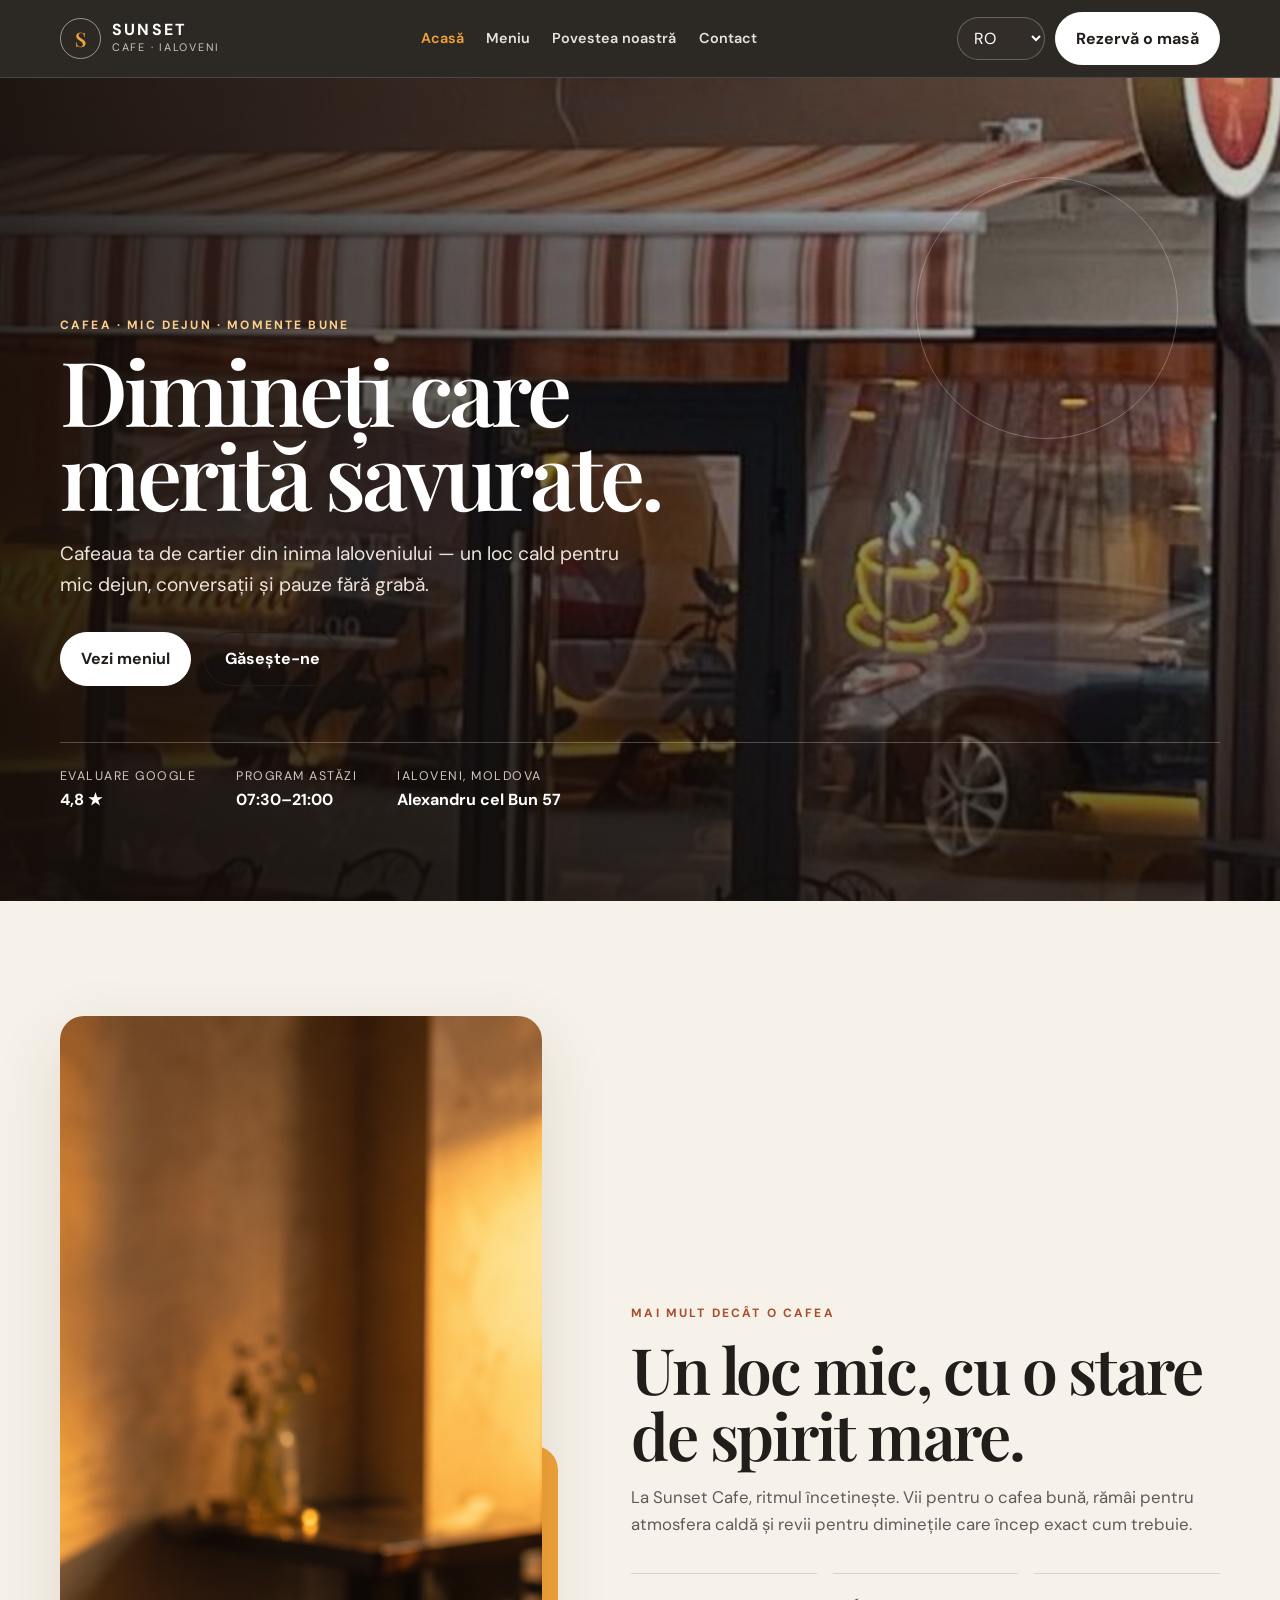
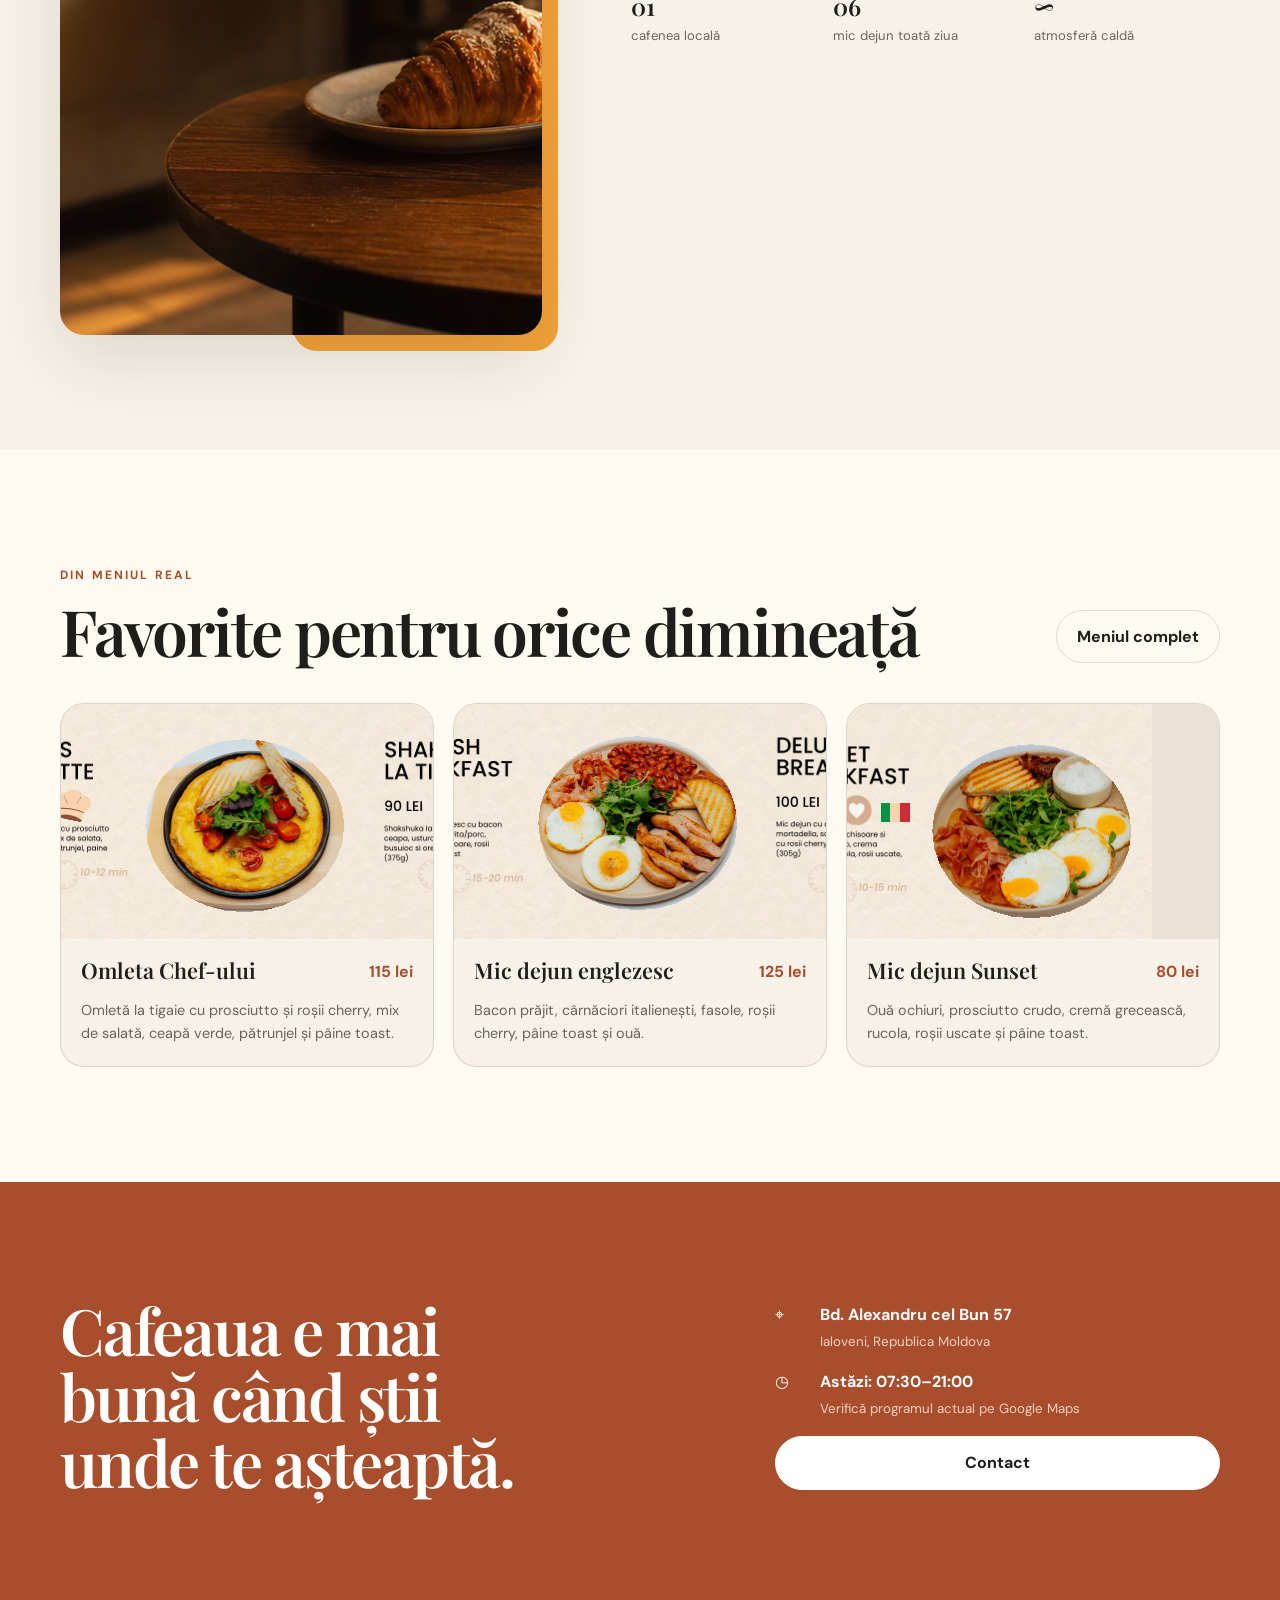
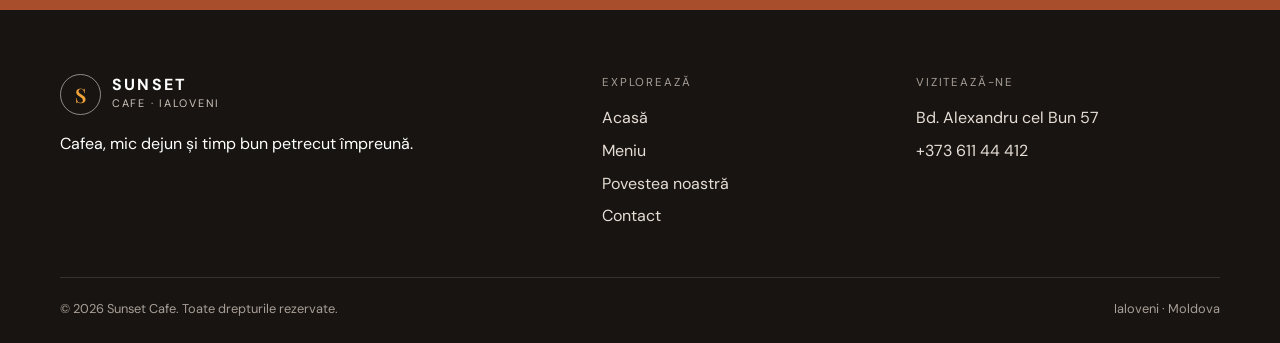
==== index.html @ ba69e992 "build Sunset Cafe website" ====
<!doctype html>
<html lang="ro">
<head>
  <meta charset="utf-8">
  <meta name="viewport" content="width=device-width, initial-scale=1">
  <meta name="description" content="Sunset Cafe Ialoveni — cafea, mic dejun servit toată ziua și o atmosferă caldă pe bd. Alexandru cel Bun 57.">
  <meta name="theme-color" content="#211d1a">
  <title>Sunset Cafe — Cafea & mic dejun în Ialoveni</title>
  <link rel="icon" href="data:image/svg+xml,<svg xmlns=%22http://www.w3.org/2000/svg%22 viewBox=%220 0 100 100%22><circle cx=%2250%22 cy=%2250%22 r=%2248%22 fill=%22%23211d1a%22/><text x=%2250%22 y=%2267%22 text-anchor=%22middle%22 font-size=%2255%22 fill=%22%23f2a33a%22>S</text></svg>">
  <link rel="stylesheet" href="assets/css/styles.css">
</head>
<body>
  <a class="skip-link" href="#content" data-i18n="skip">Sari la conținut</a>
  <div data-site-header></div>
  <main id="content">
    <section class="hero" aria-labelledby="hero-title">
      <div class="container hero-content">
        <p class="eyebrow" data-i18n="hero_tag">Cafea · mic dejun · momente bune</p>
        <h1 id="hero-title" class="display" data-i18n="hero_title">Dimineți care merită savurate.</h1>
        <p class="hero-copy" data-i18n="hero_text">Cafeaua ta de cartier din inima Ialoveniului — un loc cald pentru mic dejun, conversații și pauze fără grabă.</p>
        <div class="hero-actions">
          <a class="button button-light" href="menu.html" data-i18n="see_menu">Vezi meniul</a>
          <a class="button" href="https://maps.app.goo.gl/7vemvwqDy1JJf23Y6" target="_blank" rel="noopener" data-i18n="find_us">Găsește-ne</a>
        </div>
        <div class="hero-meta" aria-label="Informații rapide">
          <div><span data-i18n="rating">Evaluare Google</span><strong>4,8 ★</strong></div>
          <div><span data-i18n="today">Program astăzi</span><strong>07:30–21:00</strong></div>
          <div><span data-i18n="address_short">Ialoveni, Moldova</span><strong>Alexandru cel Bun 57</strong></div>
        </div>
      </div>
    </section>

    <section class="section">
      <div class="container intro-grid">
        <div class="editorial-image">
          <img src="assets/images/sunset-editorial-coffee.png" data-i18n-alt="photo_editorial" alt="Cafea și croissant într-o lumină caldă de apus" width="1536" height="919" loading="lazy">
        </div>
        <div>
          <p class="eyebrow" data-i18n="intro_tag">Mai mult decât o cafea</p>
          <h2 class="section-title" data-i18n="intro_title">Un loc mic, cu o stare de spirit mare.</h2>
          <p class="section-lead" data-i18n="intro_text">La Sunset Cafe, ritmul încetinește. Vii pentru o cafea bună, rămâi pentru atmosfera caldă și revii pentru diminețile care încep exact cum trebuie.</p>
          <div class="fact-row">
            <div class="fact"><strong>01</strong><span data-i18n="local">cafenea locală</span></div>
            <div class="fact"><strong>06</strong><span data-i18n="menu_all_day">mic dejun toată ziua</span></div>
            <div class="fact"><strong>∞</strong><span data-i18n="warm">atmosferă caldă</span></div>
          </div>
        </div>
      </div>
    </section>

    <section class="section soft-section">
      <div class="container">
        <div class="feature-head">
          <div><p class="eyebrow" data-i18n="favorites_tag">Din meniul real</p><h2 class="section-title" data-i18n="favorites_title">Favorite pentru orice dimineață</h2></div>
          <a class="button button-ghost" href="menu.html" data-i18n="full_menu">Meniul complet</a>
        </div>
        <div class="cards">
          <article class="dish-card" data-dish="0">
            <div class="dish-photo crop-chef" role="img" aria-label="Omleta Chef-ului cu prosciutto, roșii și salată"></div>
            <div class="dish-body"><div class="dish-top"><h3 class="dish-title" data-dish-title></h3><span class="price">115 lei</span></div><p class="dish-description" data-dish-description></p></div>
          </article>
          <article class="dish-card" data-dish="2">
            <div class="dish-photo crop-english" role="img" aria-label="Mic dejun englezesc cu ouă, bacon, cârnăciori și fasole"></div>
            <div class="dish-body"><div class="dish-top"><h3 class="dish-title" data-dish-title></h3><span class="price">125 lei</span></div><p class="dish-description" data-dish-description></p></div>
          </article>
          <article class="dish-card" data-dish="5">
            <div class="dish-photo crop-sunset" role="img" aria-label="Mic dejun Sunset cu ouă, prosciutto și salată"></div>
            <div class="dish-body"><div class="dish-top"><h3 class="dish-title" data-dish-title></h3><span class="price">80 lei</span></div><p class="dish-description" data-dish-description></p></div>
          </article>
        </div>
      </div>
    </section>

    <section class="section visit-strip">
      <div class="container visit-grid">
        <h2 class="section-title" data-i18n="visit_title">Cafeaua e mai bună când știi unde te așteaptă.</h2>
        <div class="visit-details">
          <div class="visit-item"><span aria-hidden="true">⌖</span><p><strong data-i18n="visit_address">Bd. Alexandru cel Bun 57</strong><br><small data-i18n="visit_city">Ialoveni, Republica Moldova</small></p></div>
          <div class="visit-item"><span aria-hidden="true">◷</span><p><strong data-i18n="hours">Astăzi: 07:30–21:00</strong><br><small data-i18n="hours_note">Verifică programul actual pe Google Maps</small></p></div>
          <a class="button button-light" href="contact.html" data-i18n="nav_contact">Contact</a>
        </div>
      </div>
    </section>
  </main>
  <div data-site-footer></div>
  <script src="assets/js/components.js"></script>
  <script src="assets/js/site.js"></script>
</body>
</html>
---- assets/css/styles.css ----
@import url("https://fonts.googleapis.com/css2?family=DM+Sans:wght@400;500;600;700&family=Playfair+Display:ital,wght@0,600;0,700;1,500&display=swap");

:root {
  --ink: #211d1a;
  --paper: #f7f2e9;
  --cream: #fffaf2;
  --sun: #f2a33a;
  --rust: #a84e2c;
  --sage: #66745a;
  --line: rgba(33, 29, 26, 0.14);
  --shadow: 0 24px 70px rgba(45, 29, 18, 0.12);
  --radius: 1.5rem;
  --serif: "Playfair Display", Georgia, serif;
  --sans: "DM Sans", Arial, sans-serif;
}

* { box-sizing: border-box; }
html { scroll-behavior: smooth; }
body {
  margin: 0;
  color: var(--ink);
  background: var(--paper);
  font-family: var(--sans);
  line-height: 1.6;
}
body.nav-open { overflow: hidden; }
img { display: block; max-width: 100%; }
a { color: inherit; }
button, input, textarea, select { font: inherit; }
button, a { -webkit-tap-highlight-color: transparent; }
.sr-only {
  position: absolute;
  width: 1px;
  height: 1px;
  padding: 0;
  margin: -1px;
  overflow: hidden;
  clip: rect(0, 0, 0, 0);
  white-space: nowrap;
  border: 0;
}

.skip-link {
  position: fixed;
  z-index: 1000;
  top: .75rem;
  left: .75rem;
  padding: .7rem 1rem;
  transform: translateY(-160%);
  border-radius: .5rem;
  color: white;
  background: var(--ink);
}
.skip-link:focus { transform: translateY(0); }

.container { width: min(1160px, calc(100% - 2rem)); margin-inline: auto; }
.eyebrow {
  margin: 0 0 .8rem;
  color: var(--rust);
  font-size: .75rem;
  font-weight: 700;
  letter-spacing: .18em;
  text-transform: uppercase;
}
.display {
  max-width: 13ch;
  margin: 0;
  font: 600 clamp(2.65rem, 7vw, 6.4rem)/.94 var(--serif);
  letter-spacing: -.045em;
}
.section-title {
  margin: 0;
  font: 600 clamp(2rem, 5vw, 4rem)/1.03 var(--serif);
  letter-spacing: -.035em;
}
.section-lead { max-width: 42rem; color: #625b55; font-size: 1.05rem; }
.section { padding: clamp(4rem, 9vw, 8rem) 0; }
.soft-section { background: var(--cream); }
.button {
  display: inline-flex;
  align-items: center;
  justify-content: center;
  min-height: 3.25rem;
  padding: .8rem 1.25rem;
  border: 1px solid var(--ink);
  border-radius: 999px;
  font-weight: 700;
  text-decoration: none;
  transition: .2s ease;
  cursor: pointer;
}
.button:hover { transform: translateY(-2px); box-shadow: 0 8px 20px rgba(33,29,26,.15); }
.button-primary { color: white; background: var(--ink); }
.button-light { border-color: white; color: var(--ink); background: white; }
.button-ghost { border-color: var(--line); background: transparent; }
.button svg { width: 1.05rem; margin-left: .55rem; }

.site-header {
  position: sticky;
  z-index: 100;
  top: 0;
  border-bottom: 1px solid rgba(255,255,255,.15);
  color: white;
  background: #211d1af2;
  backdrop-filter: blur(14px);
}
.nav-wrap { display: flex; min-height: 4.8rem; align-items: center; justify-content: space-between; gap: 1rem; }
.brand { display: inline-flex; align-items: center; gap: .7rem; color: white; text-decoration: none; }
.brand-mark {
  display: grid;
  width: 2.55rem;
  height: 2.55rem;
  place-items: center;
  border: 1px solid rgba(255,255,255,.5);
  border-radius: 50%;
  color: var(--sun);
  font: 600 1.25rem var(--serif);
}
.brand-copy { line-height: 1.05; }
.brand-copy strong { display: block; letter-spacing: .14em; }
.brand-copy small { color: #cfc6bd; font-size: .68rem; letter-spacing: .16em; text-transform: uppercase; }
.main-nav { display: flex; align-items: center; gap: 1.4rem; }
.main-nav a { color: #e9e2db; font-size: .9rem; font-weight: 600; text-decoration: none; }
.main-nav a:hover, .main-nav a[aria-current="page"] { color: var(--sun); }
.nav-actions { display: flex; align-items: center; gap: .6rem; }
.lang-select {
  min-height: 2.7rem;
  padding: .4rem 2rem .4rem .75rem;
  border: 1px solid rgba(255,255,255,.25);
  border-radius: 999px;
  color: white;
  background: #332d29;
}
.menu-toggle {
  display: none;
  width: 2.8rem;
  height: 2.8rem;
  border: 1px solid rgba(255,255,255,.25);
  border-radius: 50%;
  color: white;
  background: transparent;
}

.hero {
  position: relative;
  display: grid;
  min-height: calc(100svh - 4.8rem);
  align-items: end;
  overflow: hidden;
  color: white;
  background: #2a1b14;
}
.hero::before {
  position: absolute;
  inset: 0;
  content: "";
  background:
    linear-gradient(90deg, rgba(20,13,9,.88) 0%, rgba(20,13,9,.47) 54%, rgba(20,13,9,.18) 100%),
    linear-gradient(0deg, rgba(20,13,9,.6), transparent 55%),
    url("../images/sunset-real-01.jpg") center 58% / cover no-repeat;
  transform: scale(1.015);
}
.hero::after {
  position: absolute;
  top: 12%;
  right: 8%;
  width: min(23vw, 260px);
  aspect-ratio: 1;
  border: 1px solid rgba(255,255,255,.25);
  border-radius: 50%;
  content: "";
}
.hero-content { position: relative; z-index: 1; padding: clamp(5rem, 10vw, 9rem) 0 clamp(3rem, 7vw, 5.5rem); }
.hero .eyebrow { color: #ffd08b; }
.hero-copy { max-width: 35rem; margin: 1.4rem 0 2rem; color: #ede4dc; font-size: clamp(1rem, 2vw, 1.2rem); }
.hero-actions { display: flex; flex-wrap: wrap; gap: .8rem; }
.hero-meta {
  display: flex;
  flex-wrap: wrap;
  gap: 1rem 2.5rem;
  margin-top: 3.5rem;
  padding-top: 1.2rem;
  border-top: 1px solid rgba(255,255,255,.25);
}
.hero-meta span { color: #cfc6bd; font-size: .78rem; text-transform: uppercase; letter-spacing: .12em; }
.hero-meta strong { display: block; color: white; font-size: 1rem; letter-spacing: 0; text-transform: none; }

.intro-grid { display: grid; grid-template-columns: .9fr 1.1fr; align-items: center; gap: clamp(2rem, 7vw, 7rem); }
.editorial-image { position: relative; }
.editorial-image img { width: 100%; min-height: 460px; border-radius: var(--radius); object-fit: cover; box-shadow: var(--shadow); }
.editorial-image::after {
  position: absolute;
  right: -1rem;
  bottom: -1rem;
  z-index: -1;
  width: 55%;
  height: 55%;
  border-radius: var(--radius);
  background: var(--sun);
  content: "";
}
.fact-row { display: grid; grid-template-columns: repeat(3, 1fr); gap: 1rem; margin-top: 2.2rem; }
.fact { padding-top: 1rem; border-top: 1px solid var(--line); }
.fact strong { display: block; font: 600 1.5rem var(--serif); }
.fact span { color: #6d655f; font-size: .82rem; }

.feature-head { display: flex; align-items: end; justify-content: space-between; gap: 2rem; margin-bottom: 2.5rem; }
.cards { display: grid; grid-template-columns: repeat(3, 1fr); gap: 1.2rem; }
.dish-card {
  overflow: hidden;
  border: 1px solid var(--line);
  border-radius: var(--radius);
  background: var(--paper);
  transition: transform .25s ease, box-shadow .25s ease;
}
.dish-card:hover { transform: translateY(-6px); box-shadow: var(--shadow); }
.dish-photo {
  width: 100%;
  height: 235px;
  background-color: #eae2d6;
  background-image: url("../images/sunset-menu-01.png");
  background-repeat: no-repeat;
  background-size: 794px 1123px;
}
.crop-chef { background-position: calc(50% + 102px) -275px; }
.crop-shak { background-position: calc(50% - 278px) -275px; }
.crop-english { background-position: calc(50% + 102px) -532px; }
.crop-deluxe { background-position: calc(50% - 278px) -532px; }
.crop-med { background-position: calc(50% + 102px) -785px; }
.crop-sunset { background-position: calc(50% - 278px) -785px; }
.dish-body { padding: 1.25rem; }
.dish-top { display: flex; align-items: start; justify-content: space-between; gap: 1rem; }
.dish-title { margin: 0; font: 600 1.35rem/1.1 var(--serif); }
.price { flex: none; color: var(--rust); font-weight: 700; }
.dish-description { min-height: 3.2em; margin-bottom: 0; color: #6b625c; font-size: .9rem; }

.visit-strip { color: white; background: var(--rust); }
.visit-grid { display: grid; grid-template-columns: 1.2fr .8fr; align-items: center; gap: 3rem; }
.visit-strip .section-title { max-width: 13ch; }
.visit-details { display: grid; gap: 1rem; }
.visit-item { display: grid; grid-template-columns: 2rem 1fr; gap: .8rem; }
.visit-item svg { width: 1.35rem; margin-top: .15rem; }
.visit-item p { margin: 0; }
.visit-item small { color: #f4cfc0; }

.page-hero { padding: clamp(5rem, 10vw, 9rem) 0 4rem; color: white; background: var(--ink); }
.page-hero .eyebrow { color: var(--sun); }
.page-hero p { max-width: 43rem; color: #d6cdc5; font-size: 1.1rem; }
.page-hero .display { max-width: 16ch; }

.menu-note {
  display: grid;
  grid-template-columns: 1fr .85fr;
  overflow: hidden;
  border-radius: var(--radius);
  background: var(--ink);
  color: white;
}
.menu-note-content { padding: clamp(2rem, 6vw, 5rem); }
.menu-note-content p { color: #cfc6bd; }
.menu-note img { width: 100%; height: 100%; max-height: 720px; object-fit: cover; object-position: top; }
.menu-grid { display: grid; grid-template-columns: repeat(2, 1fr); gap: 1.2rem; }
.menu-grid .dish-card { display: grid; grid-template-columns: 210px 1fr; }
.menu-grid .dish-photo { height: 100%; min-height: 235px; }

.story-grid { display: grid; grid-template-columns: 1fr 1fr; align-items: center; gap: clamp(2rem, 8vw, 7rem); }
.story-grid img { width: 100%; max-height: 650px; border-radius: var(--radius); object-fit: cover; box-shadow: var(--shadow); }
.quote {
  margin: 2rem 0 0;
  padding: 1.5rem 0 0 1.5rem;
  border-top: 1px solid var(--line);
  border-left: 4px solid var(--sun);
  font: italic 500 1.35rem/1.45 var(--serif);
}
.values { display: grid; grid-template-columns: repeat(3, 1fr); gap: 1rem; margin-top: 2.5rem; }
.value-card { padding: 1.5rem; border: 1px solid var(--line); border-radius: 1rem; background: var(--cream); }
.value-card span { color: var(--rust); font: 600 2rem var(--serif); }
.value-card h3 { margin: .5rem 0; }
.value-card p { margin: 0; color: #6b625c; font-size: .92rem; }

.contact-grid { display: grid; grid-template-columns: .85fr 1.15fr; gap: clamp(2rem, 7vw, 6rem); }
.contact-list { display: grid; gap: 1rem; margin-top: 2rem; }
.contact-card { padding: 1.2rem; border: 1px solid var(--line); border-radius: 1rem; background: var(--cream); }
.contact-card span { display: block; color: #746b64; font-size: .75rem; font-weight: 700; letter-spacing: .12em; text-transform: uppercase; }
.contact-card a { font-weight: 700; text-decoration: none; }
.form-card { padding: clamp(1.5rem, 5vw, 3rem); border-radius: var(--radius); background: white; box-shadow: var(--shadow); }
.form-row { display: grid; grid-template-columns: 1fr 1fr; gap: 1rem; }
.field { margin-bottom: 1rem; }
.field label { display: block; margin-bottom: .4rem; font-weight: 700; }
.field input, .field select, .field textarea {
  width: 100%;
  min-height: 3.2rem;
  padding: .75rem .9rem;
  border: 1px solid #cfc7bf;
  border-radius: .65rem;
  color: var(--ink);
  background: #fffcf8;
}
.field textarea { min-height: 125px; resize: vertical; }
.field input:focus, .field select:focus, .field textarea:focus { outline: 3px solid rgba(242,163,58,.35); border-color: var(--rust); }
.field-error { min-height: 1.2em; margin: .25rem 0 0; color: #a62d20; font-size: .8rem; }
.form-status { margin: 1rem 0 0; padding: .9rem; border-radius: .6rem; background: #e8f0e4; }
.map-frame { width: 100%; height: 440px; border: 0; border-radius: var(--radius); filter: saturate(.75) contrast(.95); }

.site-footer { padding: 4rem 0 1.5rem; color: white; background: #171411; }
.footer-grid { display: grid; grid-template-columns: 1.3fr .7fr .8fr; gap: 3rem; }
.footer-title { margin: 0 0 .8rem; color: #a99f97; font-size: .72rem; letter-spacing: .16em; text-transform: uppercase; }
.footer-links { display: grid; gap: .45rem; }
.footer-links a { color: #e6ddd5; text-decoration: none; }
.footer-bottom { display: flex; justify-content: space-between; gap: 1rem; margin-top: 3rem; padding-top: 1.3rem; border-top: 1px solid rgba(255,255,255,.13); color: #a99f97; font-size: .8rem; }

@media (max-width: 900px) {
  .menu-toggle { display: grid; place-items: center; }
  .main-nav {
    position: fixed;
    inset: 4.8rem 0 auto;
    display: none;
    align-items: stretch;
    padding: 1.5rem 1rem 2rem;
    background: var(--ink);
    box-shadow: 0 25px 50px rgba(0,0,0,.25);
  }
  .main-nav.open { display: grid; }
  .main-nav a { padding: .7rem; font-size: 1.1rem; }
  .nav-actions .button { display: none; }
  .intro-grid, .story-grid, .contact-grid, .menu-note, .visit-grid { grid-template-columns: 1fr; }
  .cards { grid-template-columns: repeat(2, 1fr); }
  .menu-grid { grid-template-columns: 1fr; }
  .menu-note img { max-height: 620px; object-fit: contain; background: #ebe3d7; }
  .footer-grid { grid-template-columns: 1fr 1fr; }
}

@media (max-width: 620px) {
  .container { width: min(100% - 1.25rem, 1160px); }
  .brand-copy small { display: none; }
  .hero::before { background-position: 58% center; }
  .hero::after { display: none; }
  .hero-meta { gap: 1rem; }
  .hero-meta > div { width: calc(50% - .5rem); }
  .fact-row, .cards, .values, .footer-grid { grid-template-columns: 1fr; }
  .feature-head { display: block; }
  .feature-head .button { margin-top: 1rem; }
  .menu-grid .dish-card { grid-template-columns: 1fr; }
  .menu-grid .dish-photo { min-height: 235px; }
  .form-row { grid-template-columns: 1fr; gap: 0; }
  .footer-bottom { display: block; }
}

@media (prefers-reduced-motion: reduce) {
  html { scroll-behavior: auto; }
  *, *::before, *::after { transition: none !important; animation: none !important; }
}
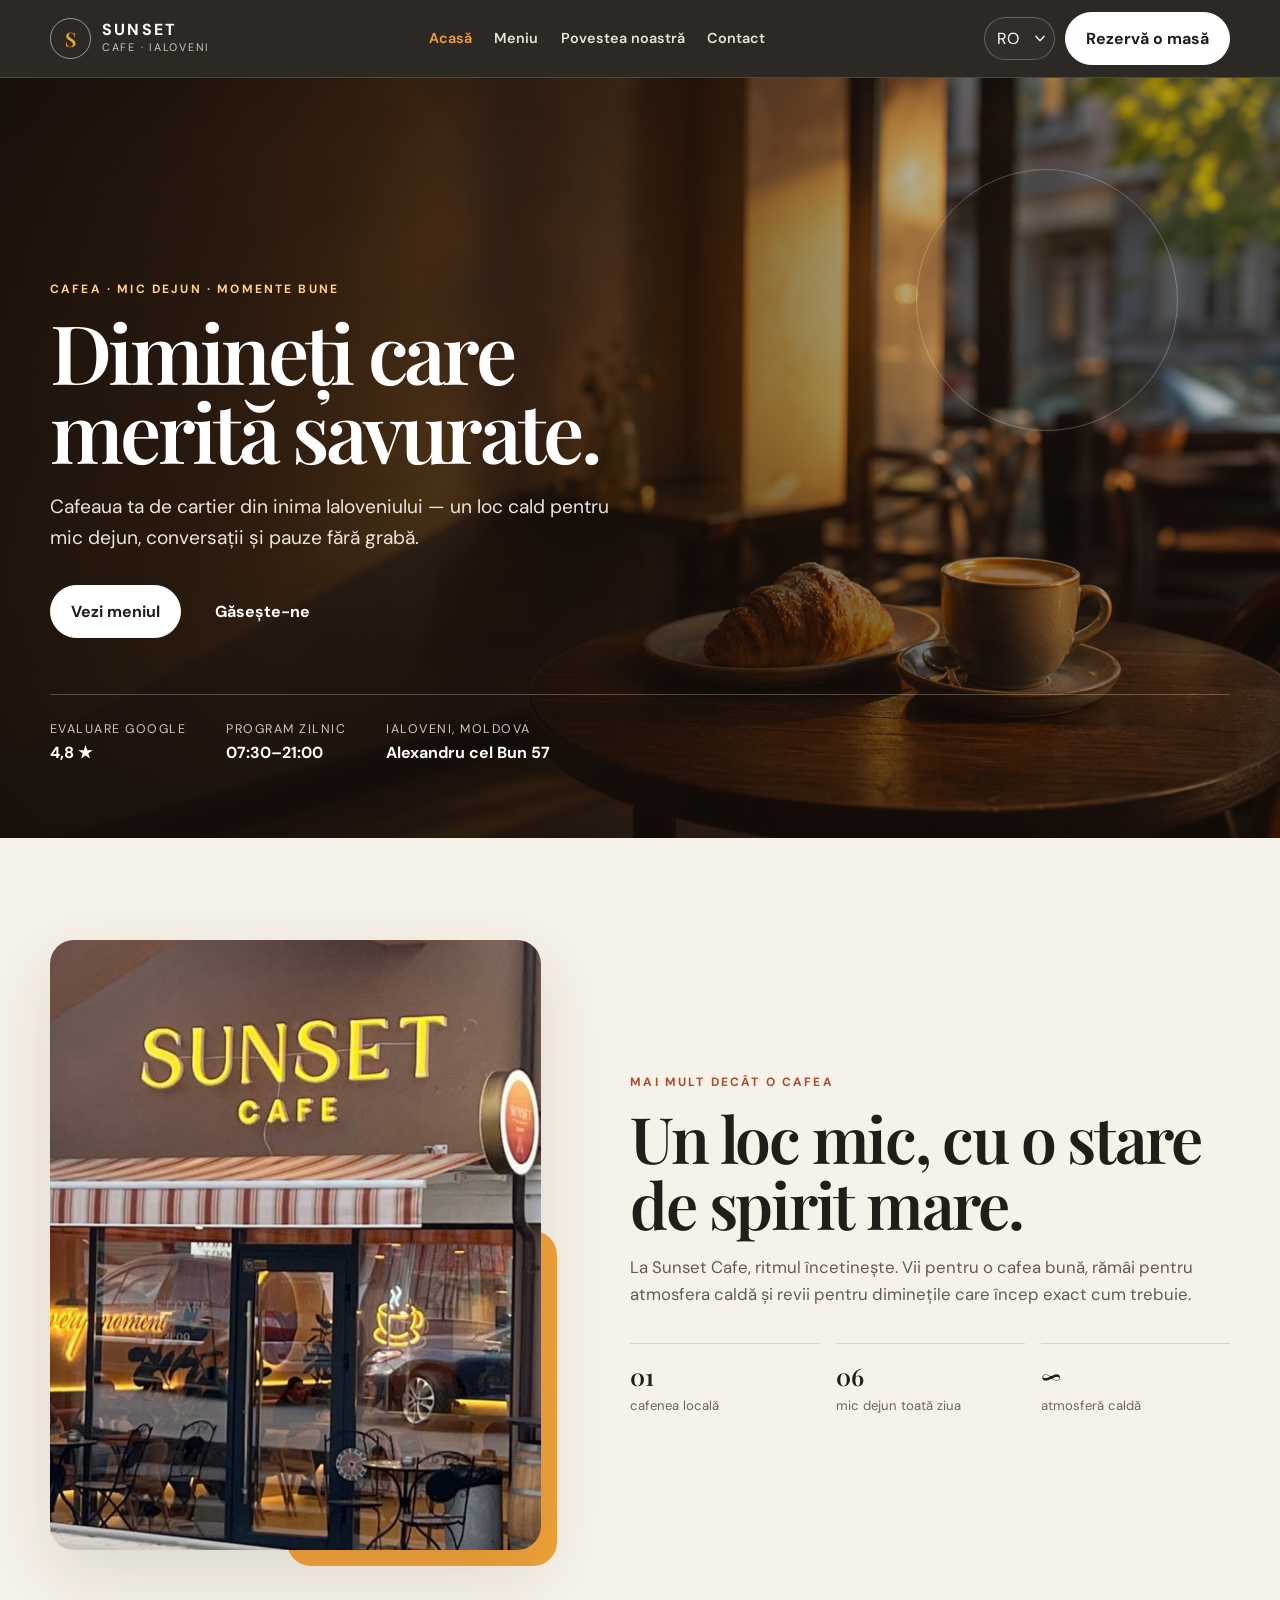
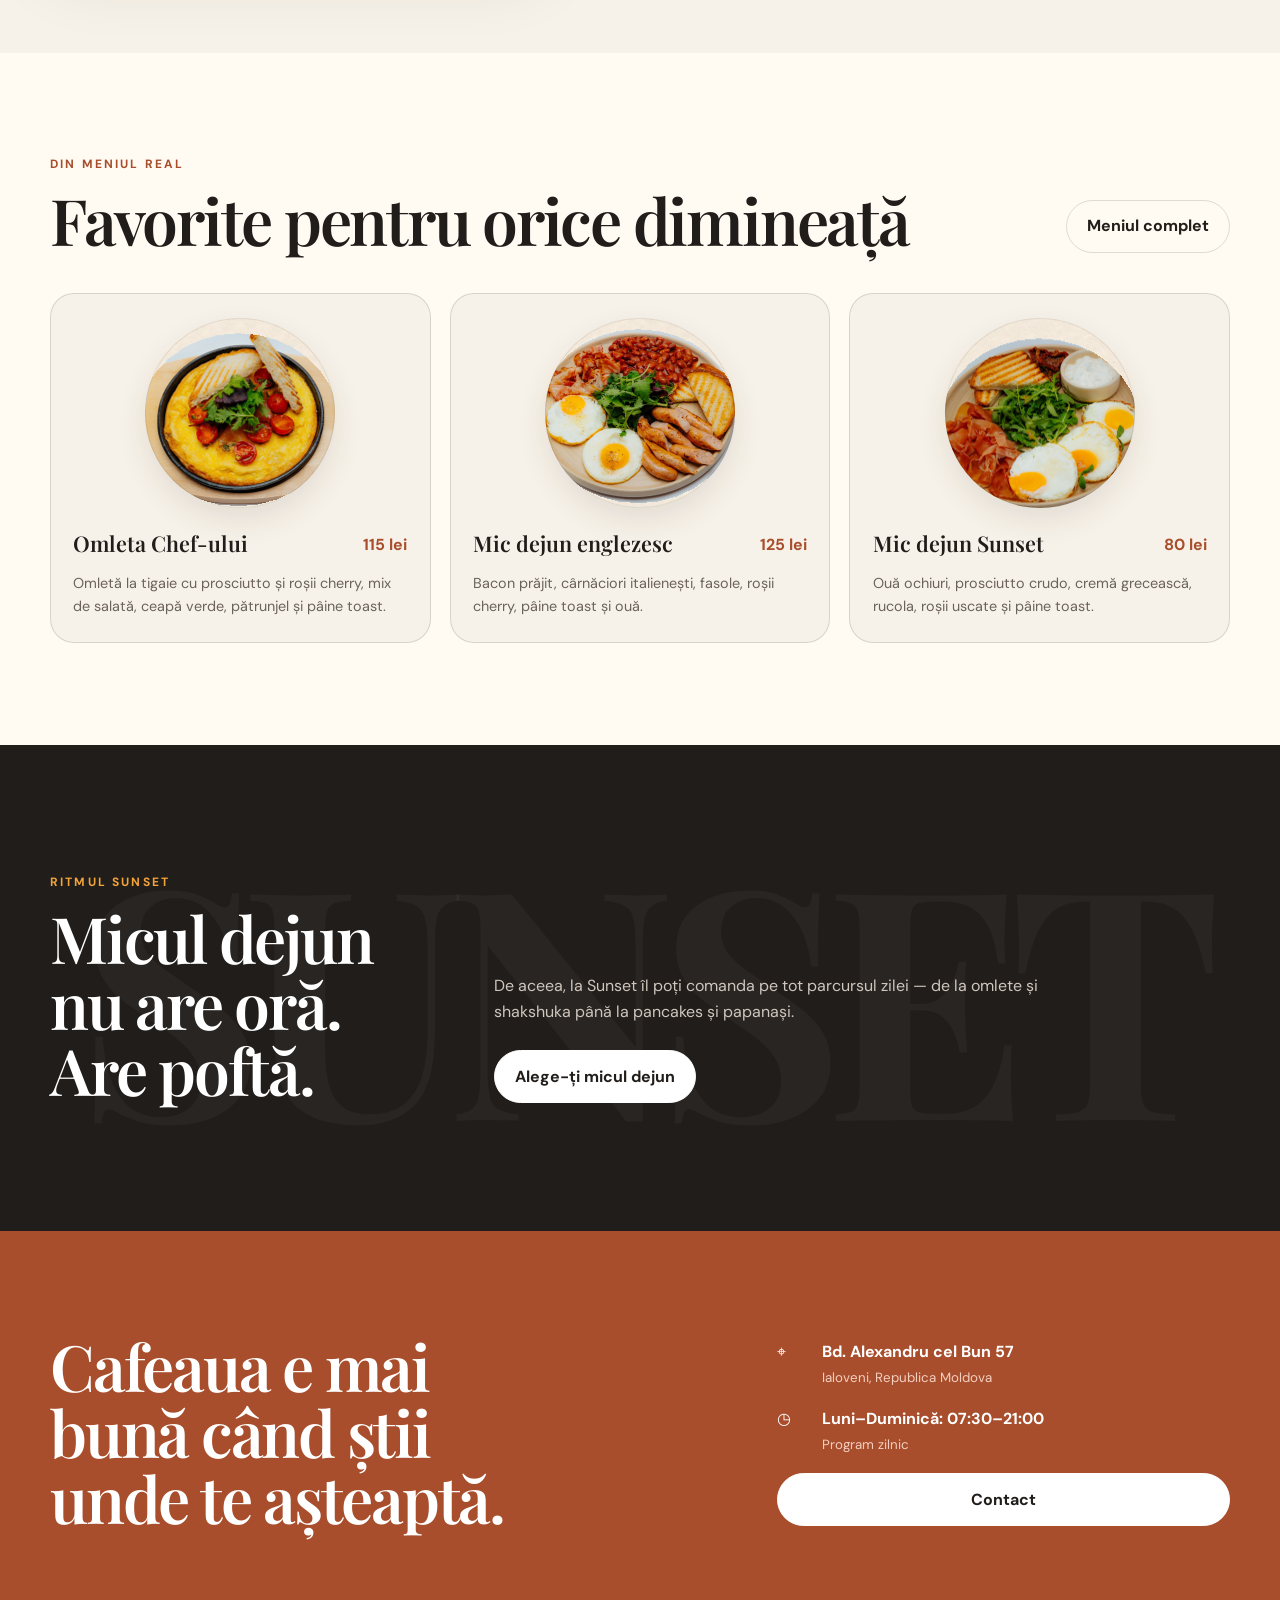
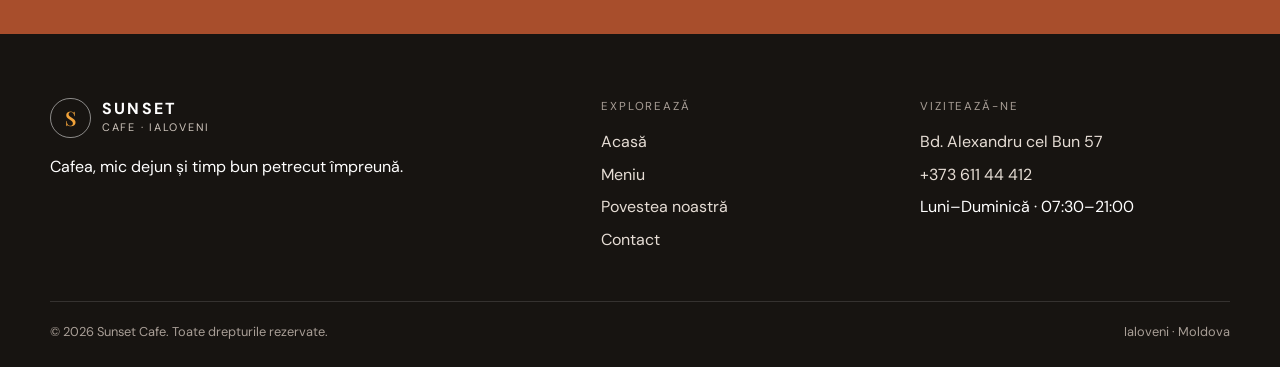
==== commit 2cb5233d: "refine responsive design and content" ====
--- a/index.html
+++ b/index.html
@@ -3,11 +3,44 @@
 <head>
   <meta charset="utf-8">
   <meta name="viewport" content="width=device-width, initial-scale=1">
+  <meta name="robots" content="index, follow, max-image-preview:large">
+  <meta name="color-scheme" content="light only">
   <meta name="description" content="Sunset Cafe Ialoveni — cafea, mic dejun servit toată ziua și o atmosferă caldă pe bd. Alexandru cel Bun 57.">
   <meta name="theme-color" content="#211d1a">
+  <meta property="og:title" content="Sunset Cafe — Cafea & mic dejun în Ialoveni">
+  <meta property="og:description" content="Mic dejun toată ziua, cafea și o atmosferă caldă în centrul Ialoveniului.">
+  <meta property="og:type" content="website">
+  <meta property="og:url" content="https://energocomm.github.io/sunset-cafe-global/">
+  <meta property="og:image" content="https://energocomm.github.io/sunset-cafe-global/assets/images/sunset-editorial-coffee.png">
   <title>Sunset Cafe — Cafea & mic dejun în Ialoveni</title>
   <link rel="icon" href="data:image/svg+xml,<svg xmlns=%22http://www.w3.org/2000/svg%22 viewBox=%220 0 100 100%22><circle cx=%2250%22 cy=%2250%22 r=%2248%22 fill=%22%23211d1a%22/><text x=%2250%22 y=%2267%22 text-anchor=%22middle%22 font-size=%2255%22 fill=%22%23f2a33a%22>S</text></svg>">
-  <link rel="stylesheet" href="assets/css/styles.css">
+  <link rel="preconnect" href="https://fonts.googleapis.com">
+  <link rel="preconnect" href="https://fonts.gstatic.com" crossorigin>
+  <link href="https://fonts.googleapis.com/css2?family=DM+Sans:wght@400;500;600;700&family=Playfair+Display:ital,wght@0,600;0,700;1,500&display=swap" rel="stylesheet">
+  <link rel="preload" href="assets/images/sunset-editorial-coffee.png" as="image" type="image/png" fetchpriority="high">
+  <link rel="stylesheet" href="assets/css/styles.css?v=4">
+  <script type="application/ld+json">
+    {
+      "@context": "https://schema.org",
+      "@type": "CafeOrCoffeeShop",
+      "name": "Sunset Cafe",
+      "image": "https://energocomm.github.io/sunset-cafe-global/assets/images/sunset-real-01.jpg",
+      "telephone": "+37361144412",
+      "address": {
+        "@type": "PostalAddress",
+        "streetAddress": "Bulevardul Alexandru cel Bun 57",
+        "addressLocality": "Ialoveni",
+        "addressCountry": "MD"
+      },
+      "geo": {
+        "@type": "GeoCoordinates",
+        "latitude": 46.9447814,
+        "longitude": 28.7764093
+      },
+      "openingHours": "Mo-Su 07:30-21:00",
+      "sameAs": "https://maps.app.goo.gl/7vemvwqDy1JJf23Y6"
+    }
+  </script>
 </head>
 <body>
   <a class="skip-link" href="#content" data-i18n="skip">Sari la conținut</a>
@@ -24,7 +57,7 @@
         </div>
         <div class="hero-meta" aria-label="Informații rapide">
           <div><span data-i18n="rating">Evaluare Google</span><strong>4,8 ★</strong></div>
-          <div><span data-i18n="today">Program astăzi</span><strong>07:30–21:00</strong></div>
+          <div><span data-i18n="today">Program zilnic</span><strong>07:30–21:00</strong></div>
           <div><span data-i18n="address_short">Ialoveni, Moldova</span><strong>Alexandru cel Bun 57</strong></div>
         </div>
       </div>
@@ -33,7 +66,7 @@
     <section class="section">
       <div class="container intro-grid">
         <div class="editorial-image">
-          <img src="assets/images/sunset-editorial-coffee.png" data-i18n-alt="photo_editorial" alt="Cafea și croissant într-o lumină caldă de apus" width="1536" height="919" loading="lazy">
+          <img src="assets/images/sunset-real-01.jpg" data-i18n-alt="photo_real" alt="Fațada reală a Sunset Cafe din Ialoveni" width="964" height="1600" loading="lazy">
         </div>
         <div>
           <p class="eyebrow" data-i18n="intro_tag">Mai mult decât o cafea</p>
@@ -71,20 +104,32 @@
       </div>
     </section>
 
+    <section class="manifesto-cafe">
+      <div class="container manifesto-inner">
+        <div>
+          <p class="eyebrow" data-i18n="manifesto_tag">Ritmul Sunset</p>
+          <h2 class="section-title" data-i18n="manifesto_title">Micul dejun nu are oră. Are poftă.</h2>
+        </div>
+        <div>
+          <p class="manifesto-copy" data-i18n="manifesto_text">De aceea, la Sunset îl poți comanda pe tot parcursul zilei — de la omlete și shakshuka până la pancakes și papanași.</p>
+          <a class="button button-light" href="menu.html" data-i18n="manifesto_cta">Alege-ți micul dejun</a>
+        </div>
+      </div>
+    </section>
+
     <section class="section visit-strip">
       <div class="container visit-grid">
         <h2 class="section-title" data-i18n="visit_title">Cafeaua e mai bună când știi unde te așteaptă.</h2>
         <div class="visit-details">
           <div class="visit-item"><span aria-hidden="true">⌖</span><p><strong data-i18n="visit_address">Bd. Alexandru cel Bun 57</strong><br><small data-i18n="visit_city">Ialoveni, Republica Moldova</small></p></div>
-          <div class="visit-item"><span aria-hidden="true">◷</span><p><strong data-i18n="hours">Astăzi: 07:30–21:00</strong><br><small data-i18n="hours_note">Verifică programul actual pe Google Maps</small></p></div>
+          <div class="visit-item"><span aria-hidden="true">◷</span><p><strong data-i18n="hours">Luni–Duminică: 07:30–21:00</strong><br><small data-i18n="hours_note">Program zilnic</small></p></div>
           <a class="button button-light" href="contact.html" data-i18n="nav_contact">Contact</a>
         </div>
       </div>
     </section>
   </main>
   <div data-site-footer></div>
-  <script src="assets/js/components.js"></script>
-  <script src="assets/js/site.js"></script>
+  <script src="assets/js/components.js?v=4"></script>
+  <script src="assets/js/site.js?v=4"></script>
 </body>
 </html>
-
--- a/assets/css/styles.css
+++ b/assets/css/styles.css
@@ -1,5 +1,3 @@
-@import url("https://fonts.googleapis.com/css2?family=DM+Sans:wght@400;500;600;700&family=Playfair+Display:ital,wght@0,600;0,700;1,500&display=swap");
-
 :root {
   --ink: #211d1a;
   --paper: #f7f2e9;
@@ -18,6 +16,7 @@
 html { scroll-behavior: smooth; }
 body {
   margin: 0;
+  overflow-x: clip;
   color: var(--ink);
   background: var(--paper);
   font-family: var(--sans);
@@ -53,7 +52,7 @@
 }
 .skip-link:focus { transform: translateY(0); }
 
-.container { width: min(1160px, calc(100% - 2rem)); margin-inline: auto; }
+.container { width: min(1180px, calc(100% - 2.5rem)); margin-inline: auto; }
 .eyebrow {
   margin: 0 0 .8rem;
   color: var(--rust);
@@ -63,9 +62,9 @@
   text-transform: uppercase;
 }
 .display {
-  max-width: 13ch;
+  max-width: 12ch;
   margin: 0;
-  font: 600 clamp(2.65rem, 7vw, 6.4rem)/.94 var(--serif);
+  font: 600 clamp(2.7rem, 6.4vw, 5.8rem)/.96 var(--serif);
   letter-spacing: -.045em;
 }
 .section-title {
@@ -74,7 +73,7 @@
   letter-spacing: -.035em;
 }
 .section-lead { max-width: 42rem; color: #625b55; font-size: 1.05rem; }
-.section { padding: clamp(4rem, 9vw, 8rem) 0; }
+.section { padding: clamp(4rem, 8vw, 7rem) 0; }
 .soft-section { background: var(--cream); }
 .button {
   display: inline-flex;
@@ -124,12 +123,19 @@
 .main-nav a:hover, .main-nav a[aria-current="page"] { color: var(--sun); }
 .nav-actions { display: flex; align-items: center; gap: .6rem; }
 .lang-select {
+  width: 4.45rem;
   min-height: 2.7rem;
-  padding: .4rem 2rem .4rem .75rem;
+  padding: .4rem 1.45rem .4rem .72rem;
+  appearance: none;
   border: 1px solid rgba(255,255,255,.25);
   border-radius: 999px;
   color: white;
-  background: #332d29;
+  background-color: #332d29;
+  background-image: url("data:image/svg+xml,%3Csvg xmlns='http://www.w3.org/2000/svg' width='12' height='8' viewBox='0 0 12 8'%3E%3Cpath d='m1 1.5 5 5 5-5' fill='none' stroke='%23fff' stroke-width='1.5' stroke-linecap='round' stroke-linejoin='round'/%3E%3C/svg%3E");
+  background-repeat: no-repeat;
+  background-position: right .58rem center;
+  background-size: .62rem auto;
+  cursor: pointer;
 }
 .menu-toggle {
   display: none;
@@ -144,7 +150,7 @@
 .hero {
   position: relative;
   display: grid;
-  min-height: calc(100svh - 4.8rem);
+  min-height: clamp(620px, calc(100svh - 4.8rem), 760px);
   align-items: end;
   overflow: hidden;
   color: white;
@@ -155,10 +161,9 @@
   inset: 0;
   content: "";
   background:
-    linear-gradient(90deg, rgba(20,13,9,.88) 0%, rgba(20,13,9,.47) 54%, rgba(20,13,9,.18) 100%),
-    linear-gradient(0deg, rgba(20,13,9,.6), transparent 55%),
-    url("../images/sunset-real-01.jpg") center 58% / cover no-repeat;
-  transform: scale(1.015);
+    linear-gradient(90deg, rgba(20,13,9,.9) 0%, rgba(20,13,9,.72) 42%, rgba(20,13,9,.22) 78%),
+    linear-gradient(0deg, rgba(20,13,9,.52), transparent 58%),
+    url("../images/sunset-editorial-coffee.png") center center / cover no-repeat;
 }
 .hero::after {
   position: absolute;
@@ -170,7 +175,7 @@
   border-radius: 50%;
   content: "";
 }
-.hero-content { position: relative; z-index: 1; padding: clamp(5rem, 10vw, 9rem) 0 clamp(3rem, 7vw, 5.5rem); }
+.hero-content { position: relative; z-index: 1; padding: clamp(4.5rem, 8vw, 7rem) 0 clamp(2.8rem, 6vw, 4.5rem); }
 .hero .eyebrow { color: #ffd08b; }
 .hero-copy { max-width: 35rem; margin: 1.4rem 0 2rem; color: #ede4dc; font-size: clamp(1rem, 2vw, 1.2rem); }
 .hero-actions { display: flex; flex-wrap: wrap; gap: .8rem; }
@@ -185,9 +190,16 @@
 .hero-meta span { color: #cfc6bd; font-size: .78rem; text-transform: uppercase; letter-spacing: .12em; }
 .hero-meta strong { display: block; color: white; font-size: 1rem; letter-spacing: 0; text-transform: none; }
 
-.intro-grid { display: grid; grid-template-columns: .9fr 1.1fr; align-items: center; gap: clamp(2rem, 7vw, 7rem); }
+.intro-grid { display: grid; grid-template-columns: minmax(0, .9fr) minmax(0, 1.1fr); align-items: center; gap: clamp(2.5rem, 7vw, 6.5rem); }
 .editorial-image { position: relative; }
-.editorial-image img { width: 100%; min-height: 460px; border-radius: var(--radius); object-fit: cover; box-shadow: var(--shadow); }
+.editorial-image img {
+  width: 100%;
+  height: clamp(450px, 49vw, 610px);
+  border-radius: var(--radius);
+  object-fit: cover;
+  object-position: center;
+  box-shadow: var(--shadow);
+}
 .editorial-image::after {
   position: absolute;
   right: -1rem;
@@ -207,6 +219,9 @@
 .feature-head { display: flex; align-items: end; justify-content: space-between; gap: 2rem; margin-bottom: 2.5rem; }
 .cards { display: grid; grid-template-columns: repeat(3, 1fr); gap: 1.2rem; }
 .dish-card {
+  display: flex;
+  min-width: 0;
+  flex-direction: column;
   overflow: hidden;
   border: 1px solid var(--line);
   border-radius: var(--radius);
@@ -215,24 +230,29 @@
 }
 .dish-card:hover { transform: translateY(-6px); box-shadow: var(--shadow); }
 .dish-photo {
-  width: 100%;
-  height: 235px;
+  width: 190px;
+  height: 190px;
+  flex: none;
+  margin: 1.5rem auto .25rem;
+  border: 1px solid rgba(33, 29, 26, .08);
+  border-radius: 50%;
   background-color: #eae2d6;
   background-image: url("../images/sunset-menu-01.png");
   background-repeat: no-repeat;
   background-size: 794px 1123px;
-}
-.crop-chef { background-position: calc(50% + 102px) -275px; }
-.crop-shak { background-position: calc(50% - 278px) -275px; }
-.crop-english { background-position: calc(50% + 102px) -532px; }
-.crop-deluxe { background-position: calc(50% - 278px) -532px; }
-.crop-med { background-position: calc(50% + 102px) -785px; }
-.crop-sunset { background-position: calc(50% - 278px) -785px; }
-.dish-body { padding: 1.25rem; }
+  box-shadow: 0 12px 30px rgba(45, 29, 18, .1);
+}
+.crop-chef { background-position: -200px -296px; }
+.crop-shak { background-position: -580px -296px; }
+.crop-english { background-position: -200px -554px; }
+.crop-deluxe { background-position: -580px -554px; }
+.crop-med { background-position: -200px -806px; }
+.crop-sunset { background-position: -580px -806px; }
+.dish-body { display: flex; flex: 1; flex-direction: column; padding: 1.25rem 1.4rem 1.5rem; }
 .dish-top { display: flex; align-items: start; justify-content: space-between; gap: 1rem; }
 .dish-title { margin: 0; font: 600 1.35rem/1.1 var(--serif); }
 .price { flex: none; color: var(--rust); font-weight: 700; }
-.dish-description { min-height: 3.2em; margin-bottom: 0; color: #6b625c; font-size: .9rem; }
+.dish-description { margin-bottom: 0; color: #6b625c; font-size: .9rem; }
 
 .visit-strip { color: white; background: var(--rust); }
 .visit-grid { display: grid; grid-template-columns: 1.2fr .8fr; align-items: center; gap: 3rem; }
@@ -243,7 +263,37 @@
 .visit-item p { margin: 0; }
 .visit-item small { color: #f4cfc0; }
 
-.page-hero { padding: clamp(5rem, 10vw, 9rem) 0 4rem; color: white; background: var(--ink); }
+.manifesto-cafe {
+  position: relative;
+  overflow: hidden;
+  padding: clamp(5rem, 10vw, 9rem) 0;
+  color: white;
+  background: var(--ink);
+}
+.manifesto-cafe::before {
+  position: absolute;
+  top: 50%;
+  left: 50%;
+  color: rgba(255, 255, 255, .035);
+  content: "SUNSET";
+  font: 700 clamp(8rem, 25vw, 22rem)/1 var(--serif);
+  letter-spacing: -.06em;
+  transform: translate(-50%, -50%);
+  white-space: nowrap;
+}
+.manifesto-inner {
+  position: relative;
+  z-index: 1;
+  display: grid;
+  grid-template-columns: .65fr 1.35fr;
+  align-items: end;
+  gap: clamp(2rem, 7vw, 7rem);
+}
+.manifesto-cafe .eyebrow { color: var(--sun); }
+.manifesto-cafe .section-title { max-width: 15ch; }
+.manifesto-copy { max-width: 34rem; margin: 0 0 1.6rem; color: #cfc6bd; }
+
+.page-hero { padding: clamp(4rem, 7vw, 6.25rem) 0 clamp(3.2rem, 5vw, 4.5rem); color: white; background: var(--ink); }
 .page-hero .eyebrow { color: var(--sun); }
 .page-hero p { max-width: 43rem; color: #d6cdc5; font-size: 1.1rem; }
 .page-hero .display { max-width: 16ch; }
@@ -259,12 +309,18 @@
 .menu-note-content { padding: clamp(2rem, 6vw, 5rem); }
 .menu-note-content p { color: #cfc6bd; }
 .menu-note img { width: 100%; height: 100%; max-height: 720px; object-fit: cover; object-position: top; }
-.menu-grid { display: grid; grid-template-columns: repeat(2, 1fr); gap: 1.2rem; }
-.menu-grid .dish-card { display: grid; grid-template-columns: 210px 1fr; }
-.menu-grid .dish-photo { height: 100%; min-height: 235px; }
+.menu-grid { display: grid; grid-template-columns: repeat(3, minmax(0, 1fr)); gap: 1.2rem; }
+.menu-grid .dish-card { display: flex; }
 
 .story-grid { display: grid; grid-template-columns: 1fr 1fr; align-items: center; gap: clamp(2rem, 8vw, 7rem); }
-.story-grid img { width: 100%; max-height: 650px; border-radius: var(--radius); object-fit: cover; box-shadow: var(--shadow); }
+.story-grid img {
+  width: 100%;
+  height: min(650px, 66vw);
+  border-radius: var(--radius);
+  object-fit: cover;
+  object-position: center 55%;
+  box-shadow: var(--shadow);
+}
 .quote {
   margin: 2rem 0 0;
   padding: 1.5rem 0 0 1.5rem;
@@ -283,6 +339,21 @@
 .contact-card { padding: 1.2rem; border: 1px solid var(--line); border-radius: 1rem; background: var(--cream); }
 .contact-card span { display: block; color: #746b64; font-size: .75rem; font-weight: 700; letter-spacing: .12em; text-transform: uppercase; }
 .contact-card a { font-weight: 700; text-decoration: none; }
+.hours-card { padding: 0; overflow: hidden; }
+.hours-card > span { padding: 1.2rem 1.2rem .6rem; }
+.hours-list { margin: 0; padding: 0 1.2rem 1rem; list-style: none; }
+.hours-list li {
+  display: flex;
+  align-items: baseline;
+  justify-content: space-between;
+  gap: 1rem;
+  padding: .42rem 0;
+  border-bottom: 1px solid var(--line);
+}
+.hours-list li:last-child { border-bottom: 0; }
+.hours-list strong { font-size: .92rem; }
+.hours-list time { color: #5f5751; font-variant-numeric: tabular-nums; }
+.hours-note { display: block; margin-top: .65rem; color: #786f68; font-size: .78rem; line-height: 1.45; }
 .form-card { padding: clamp(1.5rem, 5vw, 3rem); border-radius: var(--radius); background: white; box-shadow: var(--shadow); }
 .form-row { display: grid; grid-template-columns: 1fr 1fr; gap: 1rem; }
 .field { margin-bottom: 1rem; }
@@ -323,27 +394,60 @@
   .main-nav.open { display: grid; }
   .main-nav a { padding: .7rem; font-size: 1.1rem; }
   .nav-actions .button { display: none; }
-  .intro-grid, .story-grid, .contact-grid, .menu-note, .visit-grid { grid-template-columns: 1fr; }
-  .cards { grid-template-columns: repeat(2, 1fr); }
-  .menu-grid { grid-template-columns: 1fr; }
+  .intro-grid, .story-grid, .contact-grid, .menu-note, .visit-grid, .manifesto-inner { grid-template-columns: 1fr; }
+  .cards, .menu-grid { grid-template-columns: repeat(2, minmax(0, 1fr)); }
   .menu-note img { max-height: 620px; object-fit: contain; background: #ebe3d7; }
   .footer-grid { grid-template-columns: 1fr 1fr; }
 }
 
 @media (max-width: 620px) {
-  .container { width: min(100% - 1.25rem, 1160px); }
+  .container { width: min(100% - 1.5rem, 1180px); }
+  .nav-wrap { min-height: 4.45rem; gap: .55rem; }
+  .brand { gap: .55rem; }
+  .brand-mark { width: 2.35rem; height: 2.35rem; }
+  .brand-copy strong { font-size: .9rem; }
   .brand-copy small { display: none; }
-  .hero::before { background-position: 58% center; }
+  .lang-select { width: 4.15rem; min-height: 2.55rem; padding-left: .62rem; background-position: right .52rem center; }
+  .menu-toggle { width: 2.55rem; height: 2.55rem; }
+  .main-nav { inset: 4.45rem 0 auto; }
+  .hero { min-height: 630px; }
+  .hero::before {
+    background:
+      linear-gradient(90deg, rgba(20,13,9,.88) 0%, rgba(20,13,9,.61) 62%, rgba(20,13,9,.3) 100%),
+      linear-gradient(0deg, rgba(20,13,9,.68), transparent 60%),
+      url("../images/sunset-editorial-coffee.png") 63% center / cover no-repeat;
+  }
   .hero::after { display: none; }
+  .hero-content { padding: 4rem 0 2.4rem; }
+  .hero-copy { margin: 1.1rem 0 1.5rem; }
   .hero-meta { gap: 1rem; }
   .hero-meta > div { width: calc(50% - .5rem); }
-  .fact-row, .cards, .values, .footer-grid { grid-template-columns: 1fr; }
+  .intro-grid { gap: 2.25rem; }
+  .editorial-image { width: min(100%, 390px); margin-inline: auto; }
+  .editorial-image img {
+    height: auto;
+    aspect-ratio: 4 / 5;
+    object-position: center 52%;
+  }
+  .editorial-image::after { right: -.55rem; bottom: -.55rem; }
+  .story-grid img { height: auto; aspect-ratio: 4 / 5; }
+  .fact-row, .cards, .menu-grid, .values, .footer-grid { grid-template-columns: 1fr; }
   .feature-head { display: block; }
   .feature-head .button { margin-top: 1rem; }
-  .menu-grid .dish-card { grid-template-columns: 1fr; }
-  .menu-grid .dish-photo { min-height: 235px; }
+  .dish-card { text-align: left; }
+  .dish-photo { width: 184px; height: 184px; }
+  .crop-chef { background-position: -203px -299px; }
+  .crop-shak { background-position: -583px -299px; }
+  .crop-english { background-position: -203px -557px; }
+  .crop-deluxe { background-position: -583px -557px; }
+  .crop-med { background-position: -203px -809px; }
+  .crop-sunset { background-position: -583px -809px; }
   .form-row { grid-template-columns: 1fr; gap: 0; }
   .footer-bottom { display: block; }
+  .page-hero { padding: 3.6rem 0 3rem; }
+  .page-hero p { font-size: 1rem; }
+  .map-frame { height: 360px; }
+  .manifesto-cafe { padding: 5rem 0; }
 }
 
 @media (prefers-reduced-motion: reduce) {
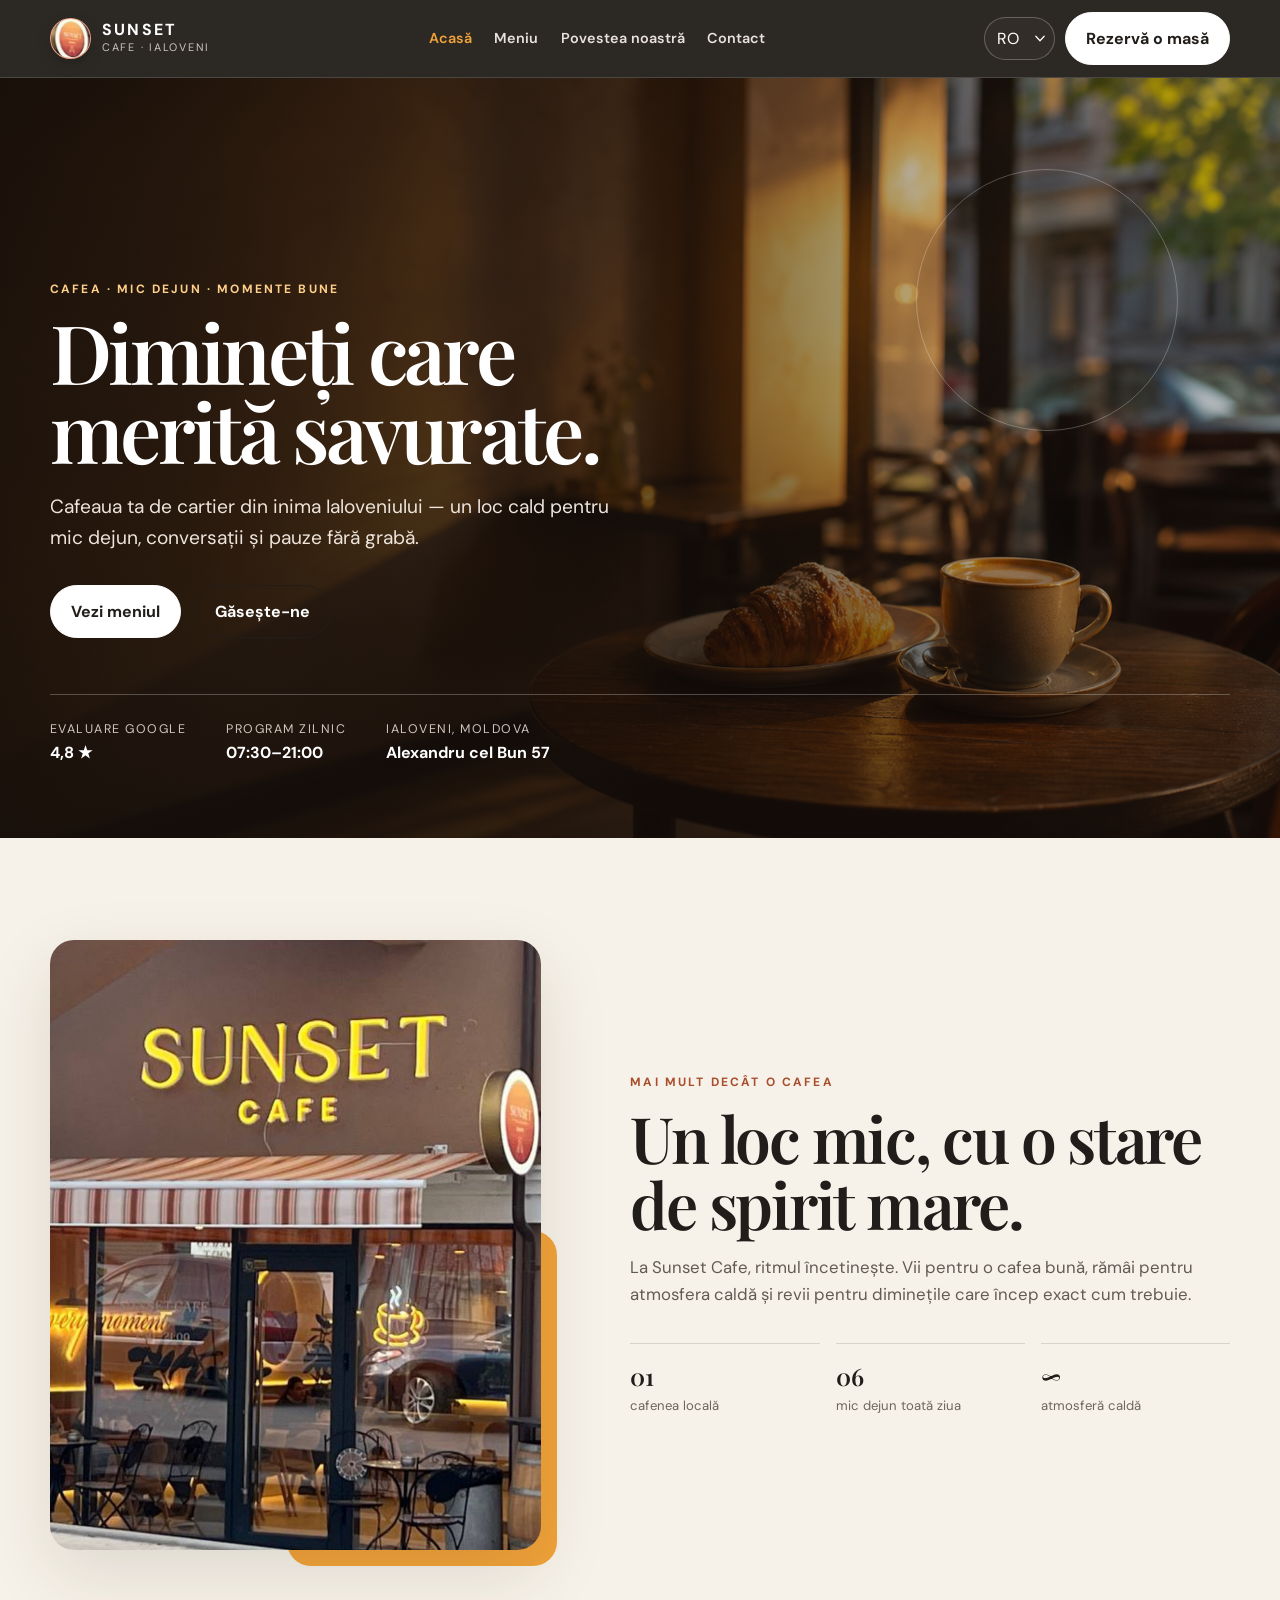
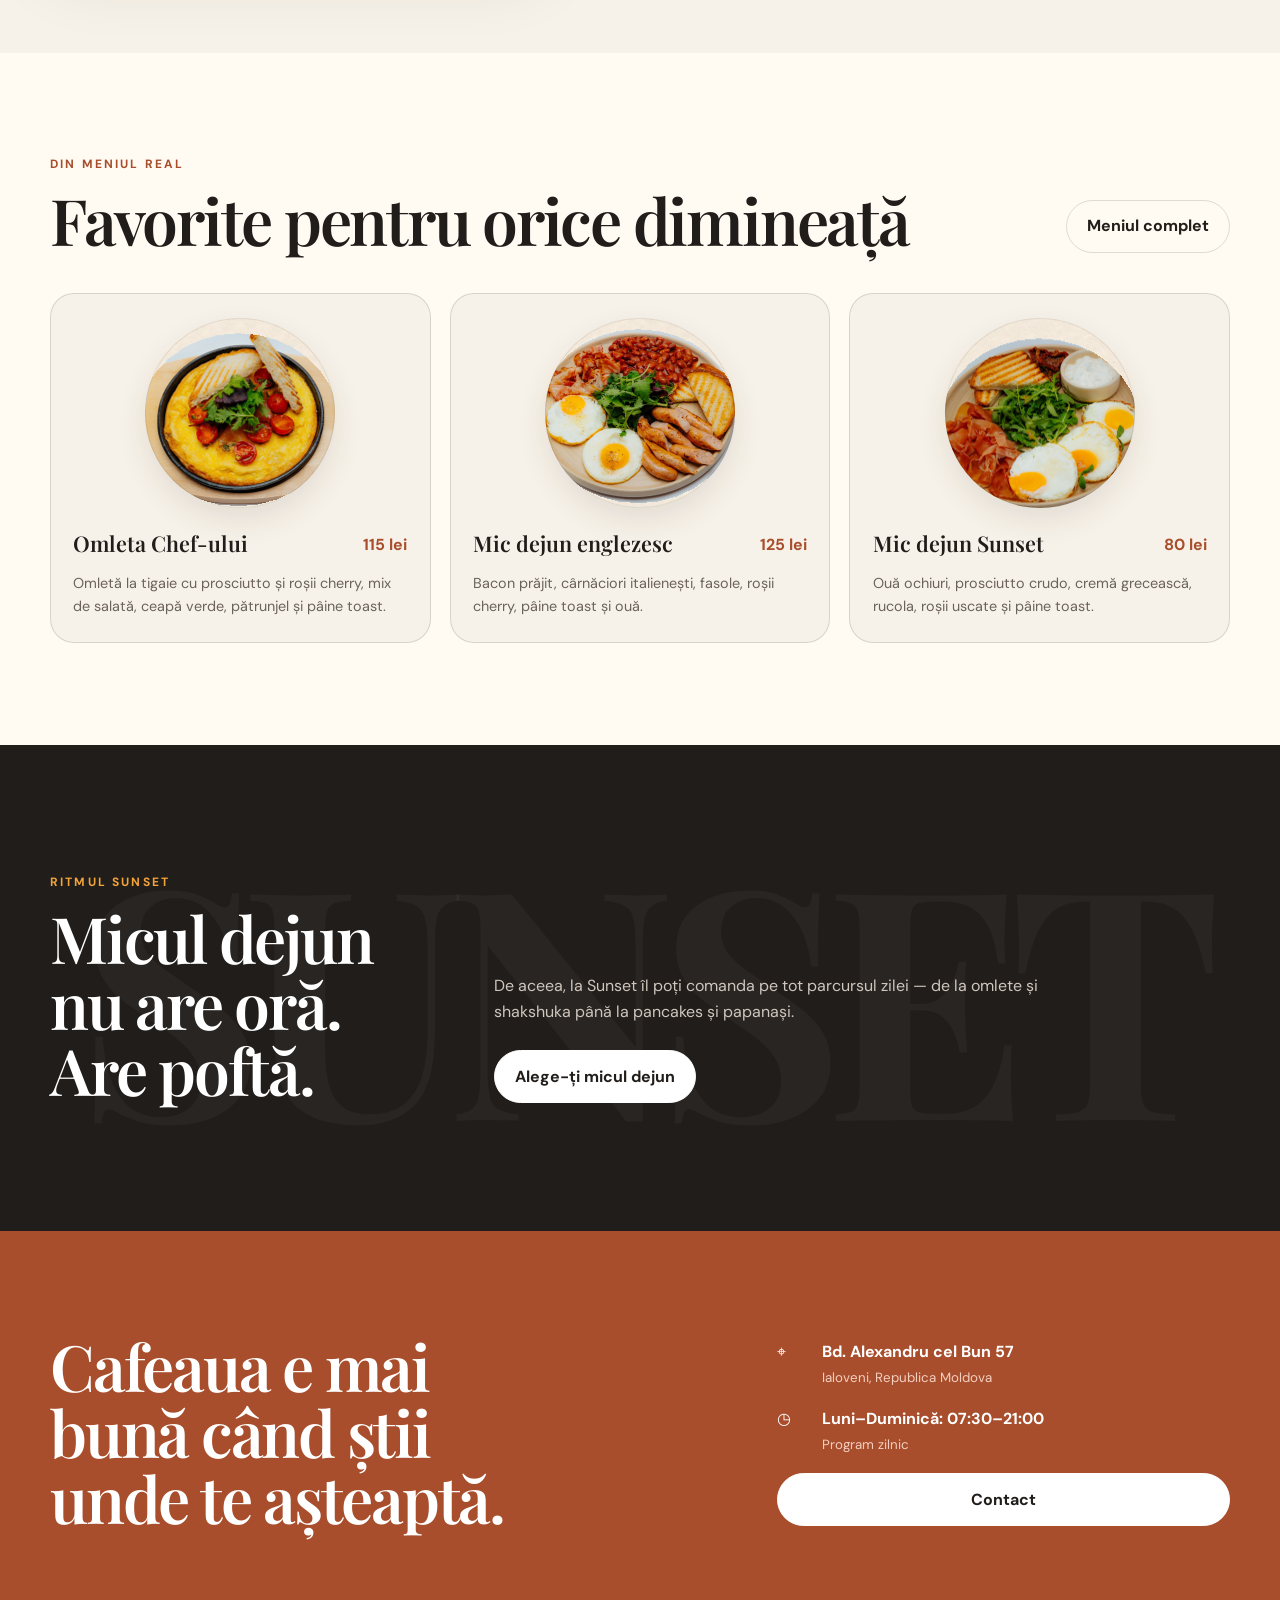
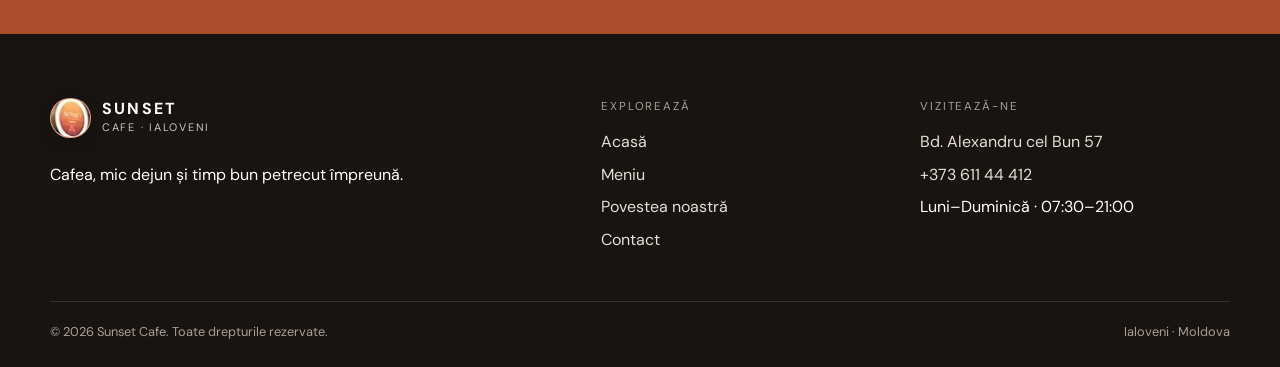
==== commit deb16768: "use real Sunset Cafe logo" ====
--- a/index.html
+++ b/index.html
@@ -18,7 +18,7 @@
   <link rel="preconnect" href="https://fonts.gstatic.com" crossorigin>
   <link href="https://fonts.googleapis.com/css2?family=DM+Sans:wght@400;500;600;700&family=Playfair+Display:ital,wght@0,600;0,700;1,500&display=swap" rel="stylesheet">
   <link rel="preload" href="assets/images/sunset-editorial-coffee.png" as="image" type="image/png" fetchpriority="high">
-  <link rel="stylesheet" href="assets/css/styles.css?v=4">
+  <link rel="stylesheet" href="assets/css/styles.css?v=10">
   <script type="application/ld+json">
     {
       "@context": "https://schema.org",
@@ -129,7 +129,7 @@
     </section>
   </main>
   <div data-site-footer></div>
-  <script src="assets/js/components.js?v=4"></script>
-  <script src="assets/js/site.js?v=4"></script>
+  <script src="assets/js/components.js?v=10"></script>
+  <script src="assets/js/site.js?v=10"></script>
 </body>
 </html>
--- a/assets/css/styles.css
+++ b/assets/css/styles.css
@@ -85,10 +85,11 @@
   border-radius: 999px;
   font-weight: 700;
   text-decoration: none;
-  transition: .2s ease;
+  transition: transform .25s ease, box-shadow .25s ease, background-color .25s ease, color .25s ease;
   cursor: pointer;
 }
 .button:hover { transform: translateY(-2px); box-shadow: 0 8px 20px rgba(33,29,26,.15); }
+.button:active { transform: translateY(0) scale(.98); }
 .button-primary { color: white; background: var(--ink); }
 .button-light { border-color: white; color: var(--ink); background: white; }
 .button-ghost { border-color: var(--line); background: transparent; }
@@ -102,19 +103,23 @@
   color: white;
   background: #211d1af2;
   backdrop-filter: blur(14px);
-}
+  transition: box-shadow .3s ease, background-color .3s ease;
+}
+.site-header.scrolled { background: rgba(27, 24, 21, .98); box-shadow: 0 12px 35px rgba(0, 0, 0, .16); }
 .nav-wrap { display: flex; min-height: 4.8rem; align-items: center; justify-content: space-between; gap: 1rem; }
 .brand { display: inline-flex; align-items: center; gap: .7rem; color: white; text-decoration: none; }
 .brand-mark {
-  display: grid;
+  display: block;
   width: 2.55rem;
   height: 2.55rem;
-  place-items: center;
-  border: 1px solid rgba(255,255,255,.5);
+  flex: none;
+  overflow: hidden;
+  border: 1px solid rgba(255,255,255,.35);
   border-radius: 50%;
-  color: var(--sun);
-  font: 600 1.25rem var(--serif);
-}
+  background: #d96c42;
+  box-shadow: 0 5px 14px rgba(0,0,0,.18);
+}
+.brand-logo { width: 100%; height: 100%; object-fit: cover; }
 .brand-copy { line-height: 1.05; }
 .brand-copy strong { display: block; letter-spacing: .14em; }
 .brand-copy small { color: #cfc6bd; font-size: .68rem; letter-spacing: .16em; text-transform: uppercase; }
@@ -141,11 +146,32 @@
   display: none;
   width: 2.8rem;
   height: 2.8rem;
+  padding: 0;
   border: 1px solid rgba(255,255,255,.25);
   border-radius: 50%;
   color: white;
   background: transparent;
-}
+  transition: border-color .25s ease, background-color .25s ease, transform .3s ease;
+}
+.menu-toggle:hover { border-color: rgba(255,255,255,.55); background: rgba(255,255,255,.06); }
+.menu-toggle:active { transform: scale(.94); }
+.menu-icon { position: relative; display: block; width: 1.05rem; height: .75rem; }
+.menu-icon i {
+  position: absolute;
+  left: 0;
+  display: block;
+  width: 100%;
+  height: 1.5px;
+  border-radius: 999px;
+  background: currentColor;
+  transform-origin: center;
+  transition: top .28s cubic-bezier(.4, 0, .2, 1), transform .28s cubic-bezier(.4, 0, .2, 1);
+}
+.menu-icon i:first-child { top: .17rem; }
+.menu-icon i:last-child { top: .58rem; }
+.menu-toggle[aria-expanded="true"] { border-color: rgba(242,163,58,.72); background: rgba(242,163,58,.1); transform: rotate(90deg); }
+.menu-toggle[aria-expanded="true"] .menu-icon i:first-child { top: .375rem; transform: rotate(45deg); }
+.menu-toggle[aria-expanded="true"] .menu-icon i:last-child { top: .375rem; transform: rotate(-45deg); }
 
 .hero {
   position: relative;
@@ -241,7 +267,9 @@
   background-repeat: no-repeat;
   background-size: 794px 1123px;
   box-shadow: 0 12px 30px rgba(45, 29, 18, .1);
-}
+  transition: transform .45s cubic-bezier(.2, .7, .2, 1), box-shadow .45s ease;
+}
+.dish-card:hover .dish-photo { transform: scale(1.035) rotate(-1deg); box-shadow: 0 16px 35px rgba(45, 29, 18, .16); }
 .crop-chef { background-position: -200px -296px; }
 .crop-shak { background-position: -580px -296px; }
 .crop-english { background-position: -200px -554px; }
@@ -380,19 +408,72 @@
 .footer-links a { color: #e6ddd5; text-decoration: none; }
 .footer-bottom { display: flex; justify-content: space-between; gap: 1rem; margin-top: 3rem; padding-top: 1.3rem; border-top: 1px solid rgba(255,255,255,.13); color: #a99f97; font-size: .8rem; }
 
+/* Motion */
+.motion-ready .reveal-item {
+  opacity: 0;
+  transform: translateY(26px);
+  transition:
+    opacity .7s cubic-bezier(.2, .7, .2, 1),
+    transform .7s cubic-bezier(.2, .7, .2, 1);
+  transition-delay: var(--reveal-delay, 0ms);
+}
+.motion-ready .reveal-item.reveal-visible { opacity: 1; transform: none; }
+.motion-ready .hero-content > *,
+.motion-ready .page-hero .container > * {
+  opacity: 0;
+  transform: translateY(18px);
+  transition: opacity .7s ease, transform .7s cubic-bezier(.2, .7, .2, 1);
+}
+.motion-ready.page-loaded .hero-content > *,
+.motion-ready.page-loaded .page-hero .container > * { opacity: 1; transform: none; }
+.motion-ready.page-loaded .hero-content > :nth-child(2),
+.motion-ready.page-loaded .page-hero .container > :nth-child(2) { transition-delay: 80ms; }
+.motion-ready.page-loaded .hero-content > :nth-child(3),
+.motion-ready.page-loaded .page-hero .container > :nth-child(3) { transition-delay: 150ms; }
+.motion-ready.page-loaded .hero-content > :nth-child(4) { transition-delay: 220ms; }
+.motion-ready.page-loaded .hero-content > :nth-child(5) { transition-delay: 290ms; }
+
 @media (max-width: 900px) {
   .menu-toggle { display: grid; place-items: center; }
   .main-nav {
-    position: fixed;
-    inset: 4.8rem 0 auto;
-    display: none;
+    position: absolute;
+    inset: 100% 0 auto;
+    height: calc(100svh - 4.8rem);
+    overflow-y: auto;
+    display: grid;
+    align-content: start;
     align-items: stretch;
-    padding: 1.5rem 1rem 2rem;
-    background: var(--ink);
+    gap: 0;
+    padding: clamp(2rem, 8vw, 4rem) max(1.25rem, calc((100vw - 760px) / 2));
+    visibility: hidden;
+    opacity: 0;
+    pointer-events: none;
+    background-color: var(--ink);
+    background-image: radial-gradient(circle at 85% 12%, rgba(242,163,58,.11), transparent 28%);
+    transform: translateY(-12px);
+    transition: opacity .28s ease, transform .35s cubic-bezier(.2, .7, .2, 1), visibility 0s linear .35s;
     box-shadow: 0 25px 50px rgba(0,0,0,.25);
   }
-  .main-nav.open { display: grid; }
-  .main-nav a { padding: .7rem; font-size: 1.1rem; }
+  .main-nav.open {
+    visibility: visible;
+    opacity: 1;
+    pointer-events: auto;
+    transform: none;
+    transition-delay: 0s;
+  }
+  .main-nav a {
+    padding: .75rem 0;
+    border-bottom: 1px solid rgba(255,255,255,.1);
+    font: 500 clamp(2rem, 7vw, 3rem)/1.2 var(--serif);
+    opacity: 0;
+    transform: translateY(-8px);
+    transition: color .2s ease, opacity .3s ease, transform .35s cubic-bezier(.2, .7, .2, 1);
+  }
+  .main-nav.open a { opacity: 1; transform: none; }
+  .main-nav.open a:nth-child(1) { transition-delay: 70ms; }
+  .main-nav.open a:nth-child(2) { transition-delay: 110ms; }
+  .main-nav.open a:nth-child(3) { transition-delay: 150ms; }
+  .main-nav.open a:nth-child(4) { transition-delay: 190ms; }
   .nav-actions .button { display: none; }
   .intro-grid, .story-grid, .contact-grid, .menu-note, .visit-grid, .manifesto-inner { grid-template-columns: 1fr; }
   .cards, .menu-grid { grid-template-columns: repeat(2, minmax(0, 1fr)); }
@@ -409,7 +490,7 @@
   .brand-copy small { display: none; }
   .lang-select { width: 4.15rem; min-height: 2.55rem; padding-left: .62rem; background-position: right .52rem center; }
   .menu-toggle { width: 2.55rem; height: 2.55rem; }
-  .main-nav { inset: 4.45rem 0 auto; }
+  .main-nav { height: calc(100svh - 4.45rem); }
   .hero { min-height: 630px; }
   .hero::before {
     background:
@@ -453,4 +534,7 @@
 @media (prefers-reduced-motion: reduce) {
   html { scroll-behavior: auto; }
   *, *::before, *::after { transition: none !important; animation: none !important; }
-}
+  .motion-ready .reveal-item,
+  .motion-ready .hero-content > *,
+  .motion-ready .page-hero .container > * { opacity: 1 !important; transform: none !important; }
+}
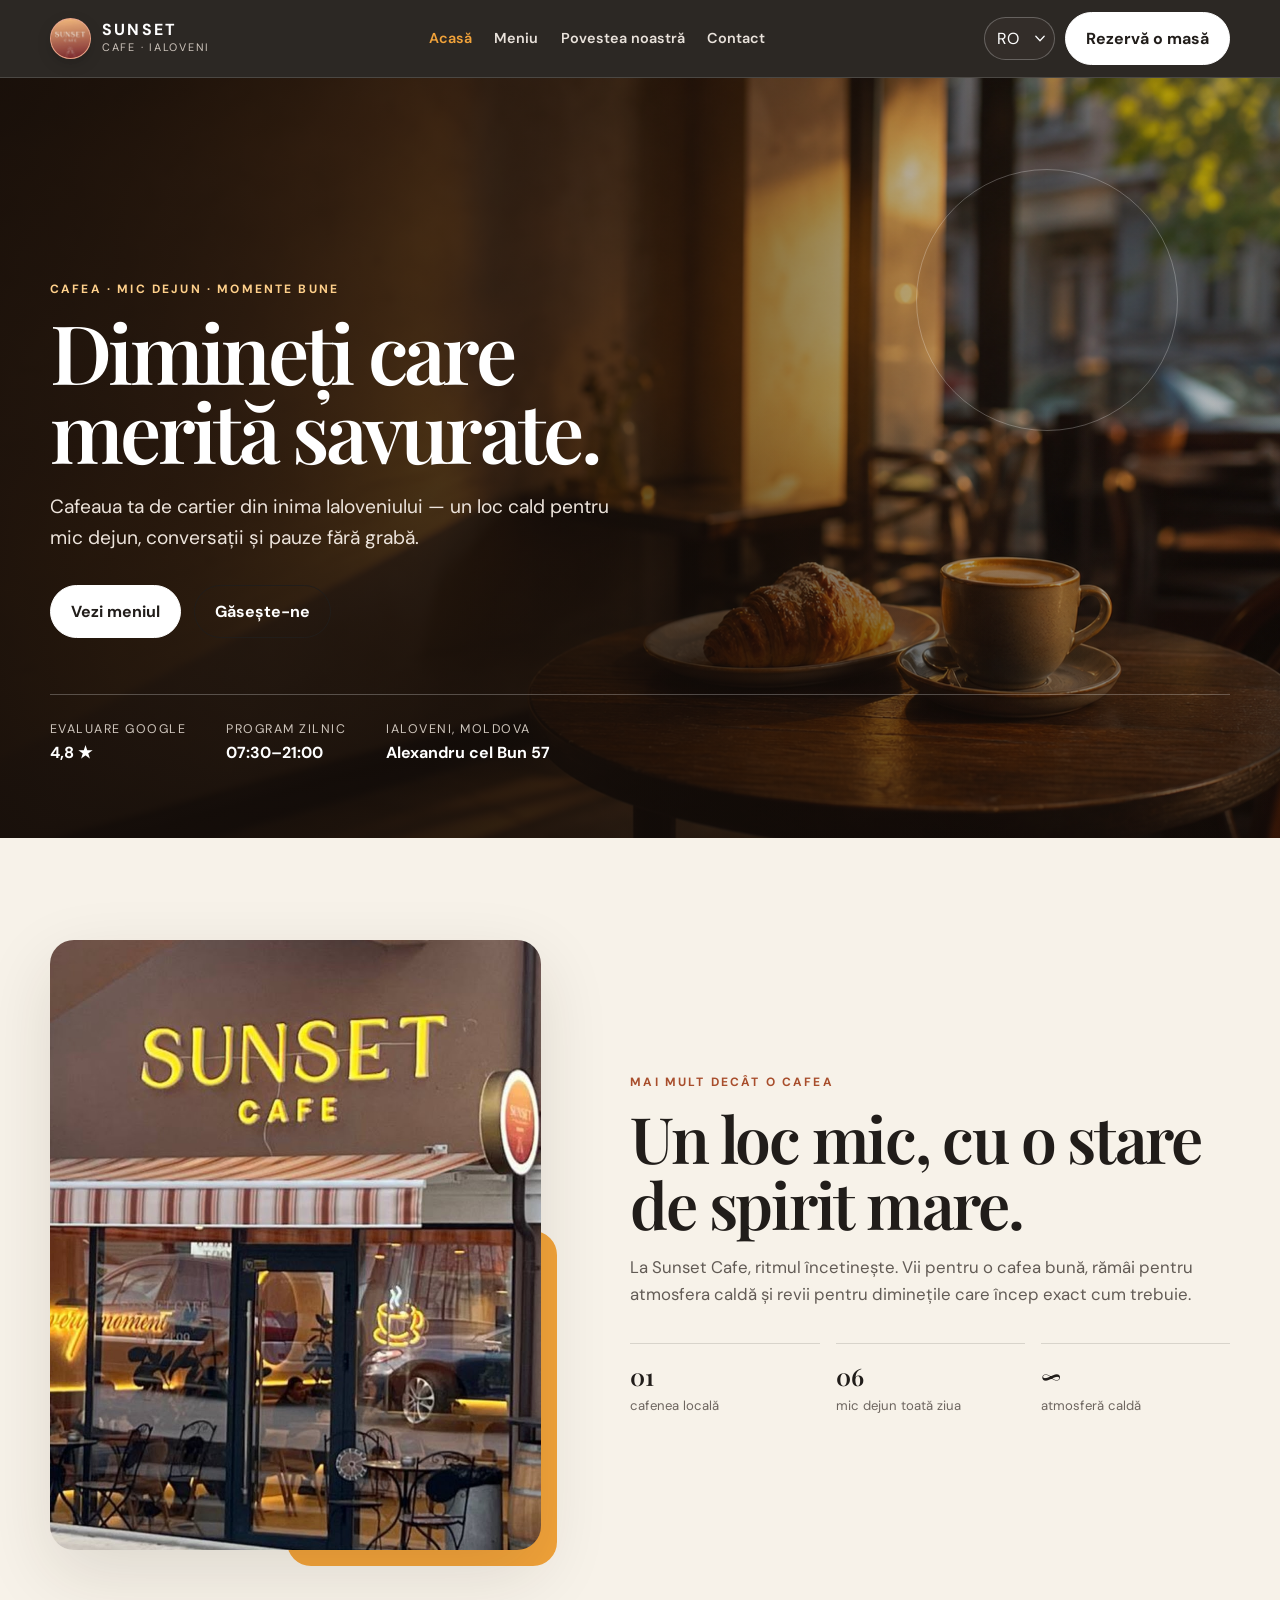
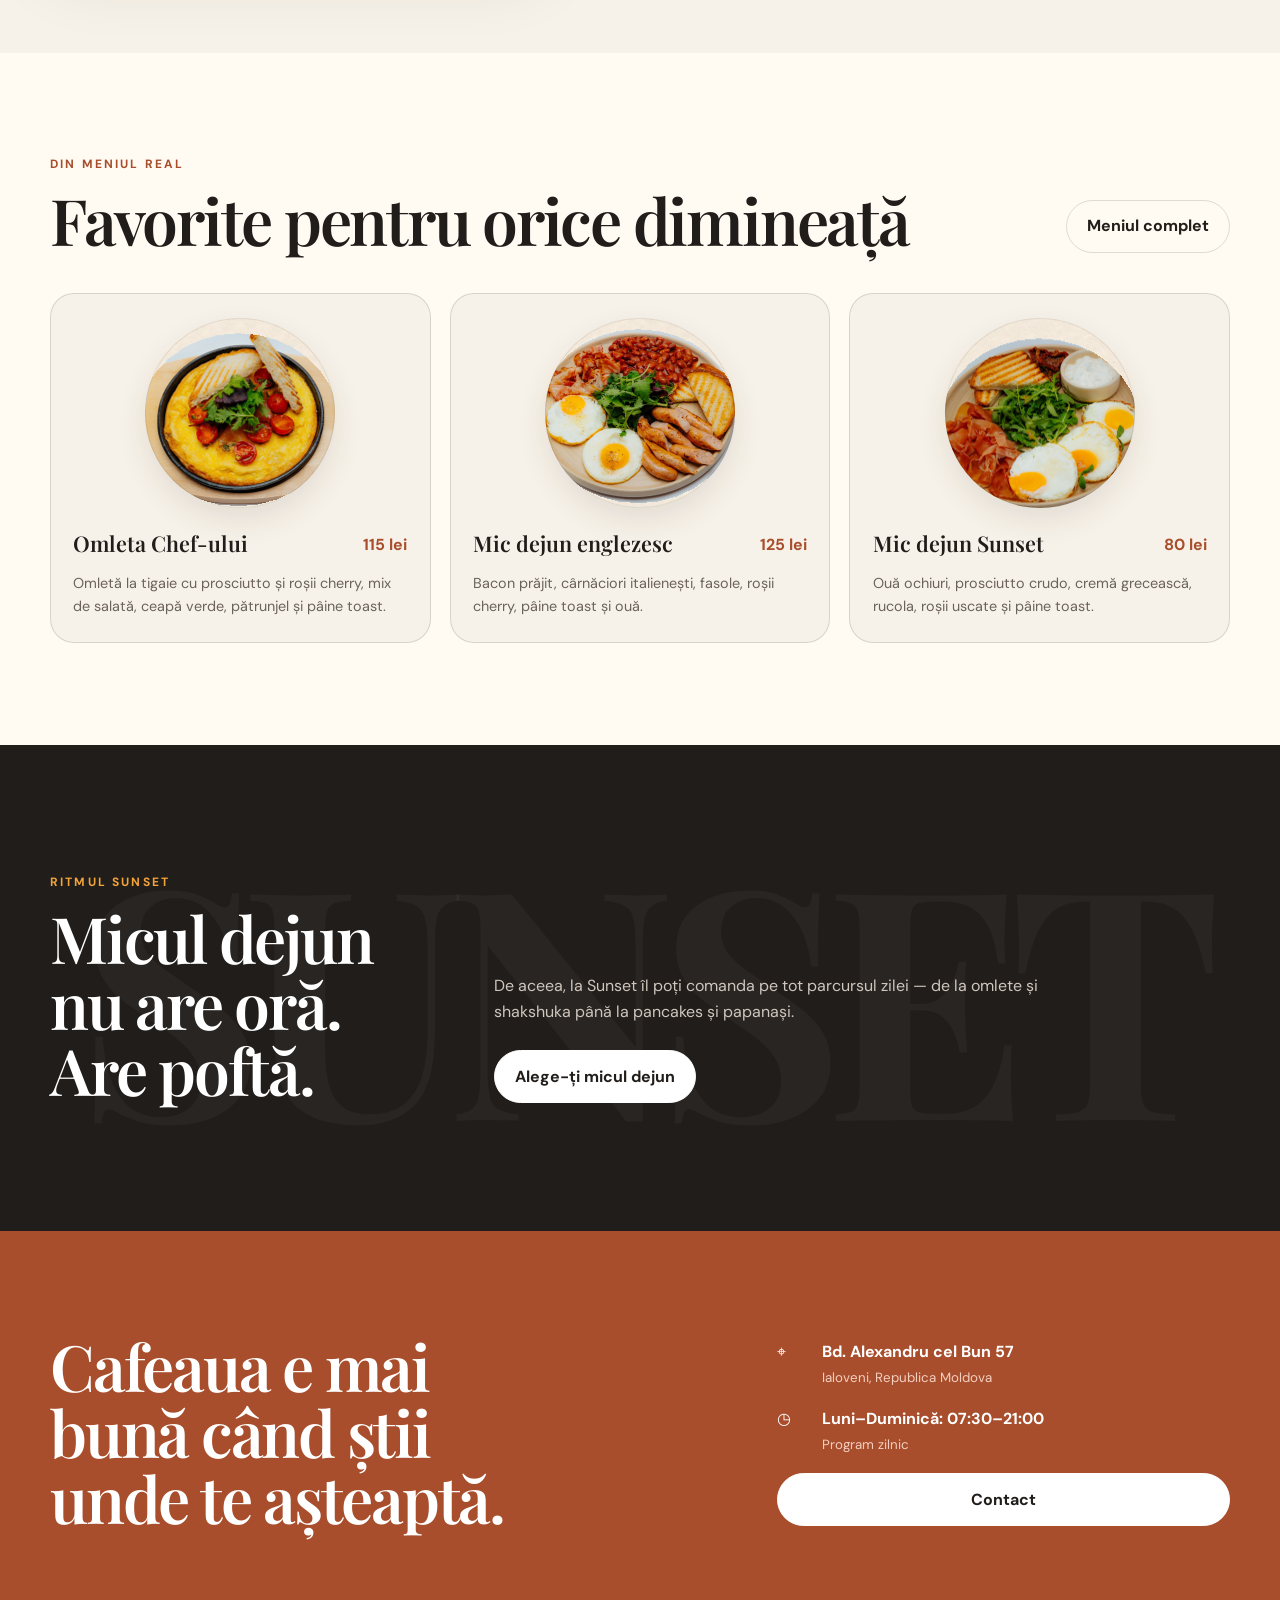
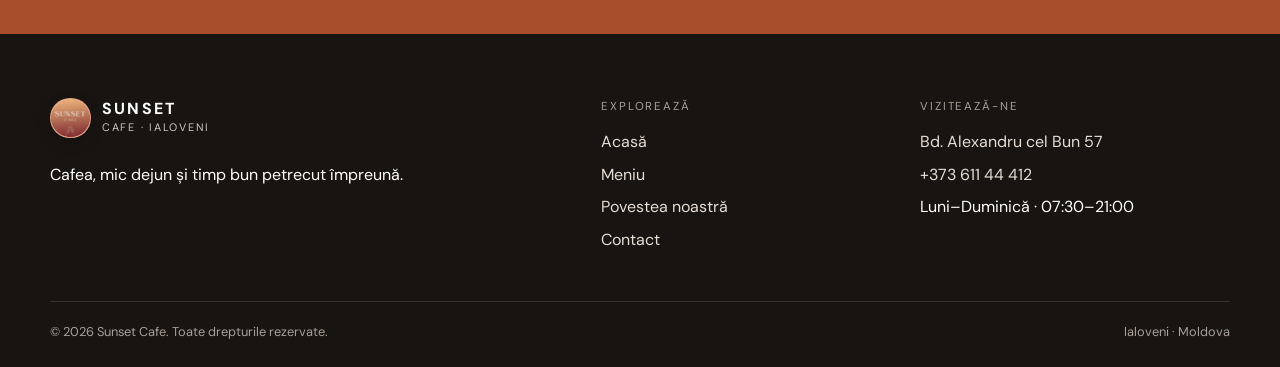
==== commit 7cd8254f: "use official Sunset Cafe logo" ====
--- a/index.html
+++ b/index.html
@@ -18,7 +18,7 @@
   <link rel="preconnect" href="https://fonts.gstatic.com" crossorigin>
   <link href="https://fonts.googleapis.com/css2?family=DM+Sans:wght@400;500;600;700&family=Playfair+Display:ital,wght@0,600;0,700;1,500&display=swap" rel="stylesheet">
   <link rel="preload" href="assets/images/sunset-editorial-coffee.png" as="image" type="image/png" fetchpriority="high">
-  <link rel="stylesheet" href="assets/css/styles.css?v=10">
+  <link rel="stylesheet" href="assets/css/styles.css?v=11">
   <script type="application/ld+json">
     {
       "@context": "https://schema.org",
@@ -129,7 +129,7 @@
     </section>
   </main>
   <div data-site-footer></div>
-  <script src="assets/js/components.js?v=10"></script>
-  <script src="assets/js/site.js?v=10"></script>
+  <script src="assets/js/components.js?v=11"></script>
+  <script src="assets/js/site.js?v=11"></script>
 </body>
 </html>
--- a/assets/css/styles.css
+++ b/assets/css/styles.css
@@ -485,7 +485,7 @@
   .container { width: min(100% - 1.5rem, 1180px); }
   .nav-wrap { min-height: 4.45rem; gap: .55rem; }
   .brand { gap: .55rem; }
-  .brand-mark { width: 2.35rem; height: 2.35rem; }
+  .brand-mark { width: 2.5rem; height: 2.5rem; }
   .brand-copy strong { font-size: .9rem; }
   .brand-copy small { display: none; }
   .lang-select { width: 4.15rem; min-height: 2.55rem; padding-left: .62rem; background-position: right .52rem center; }
